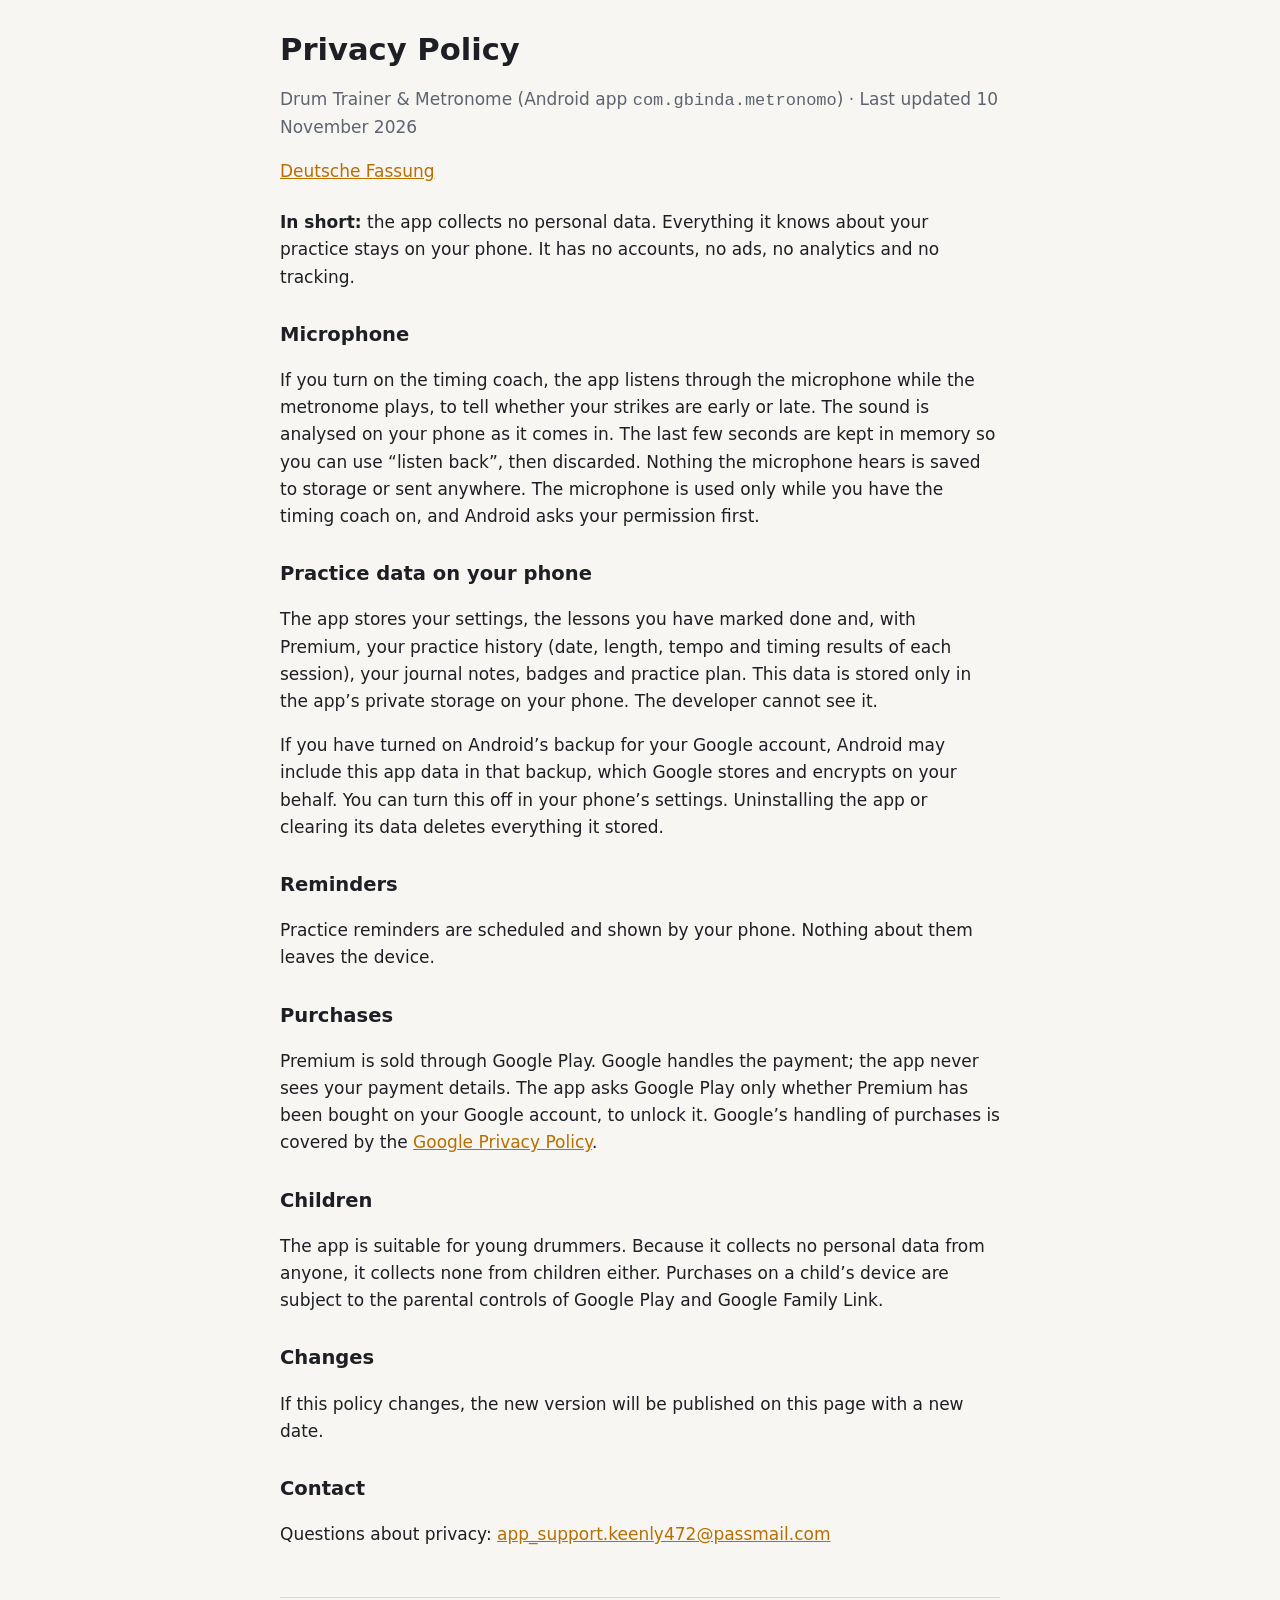
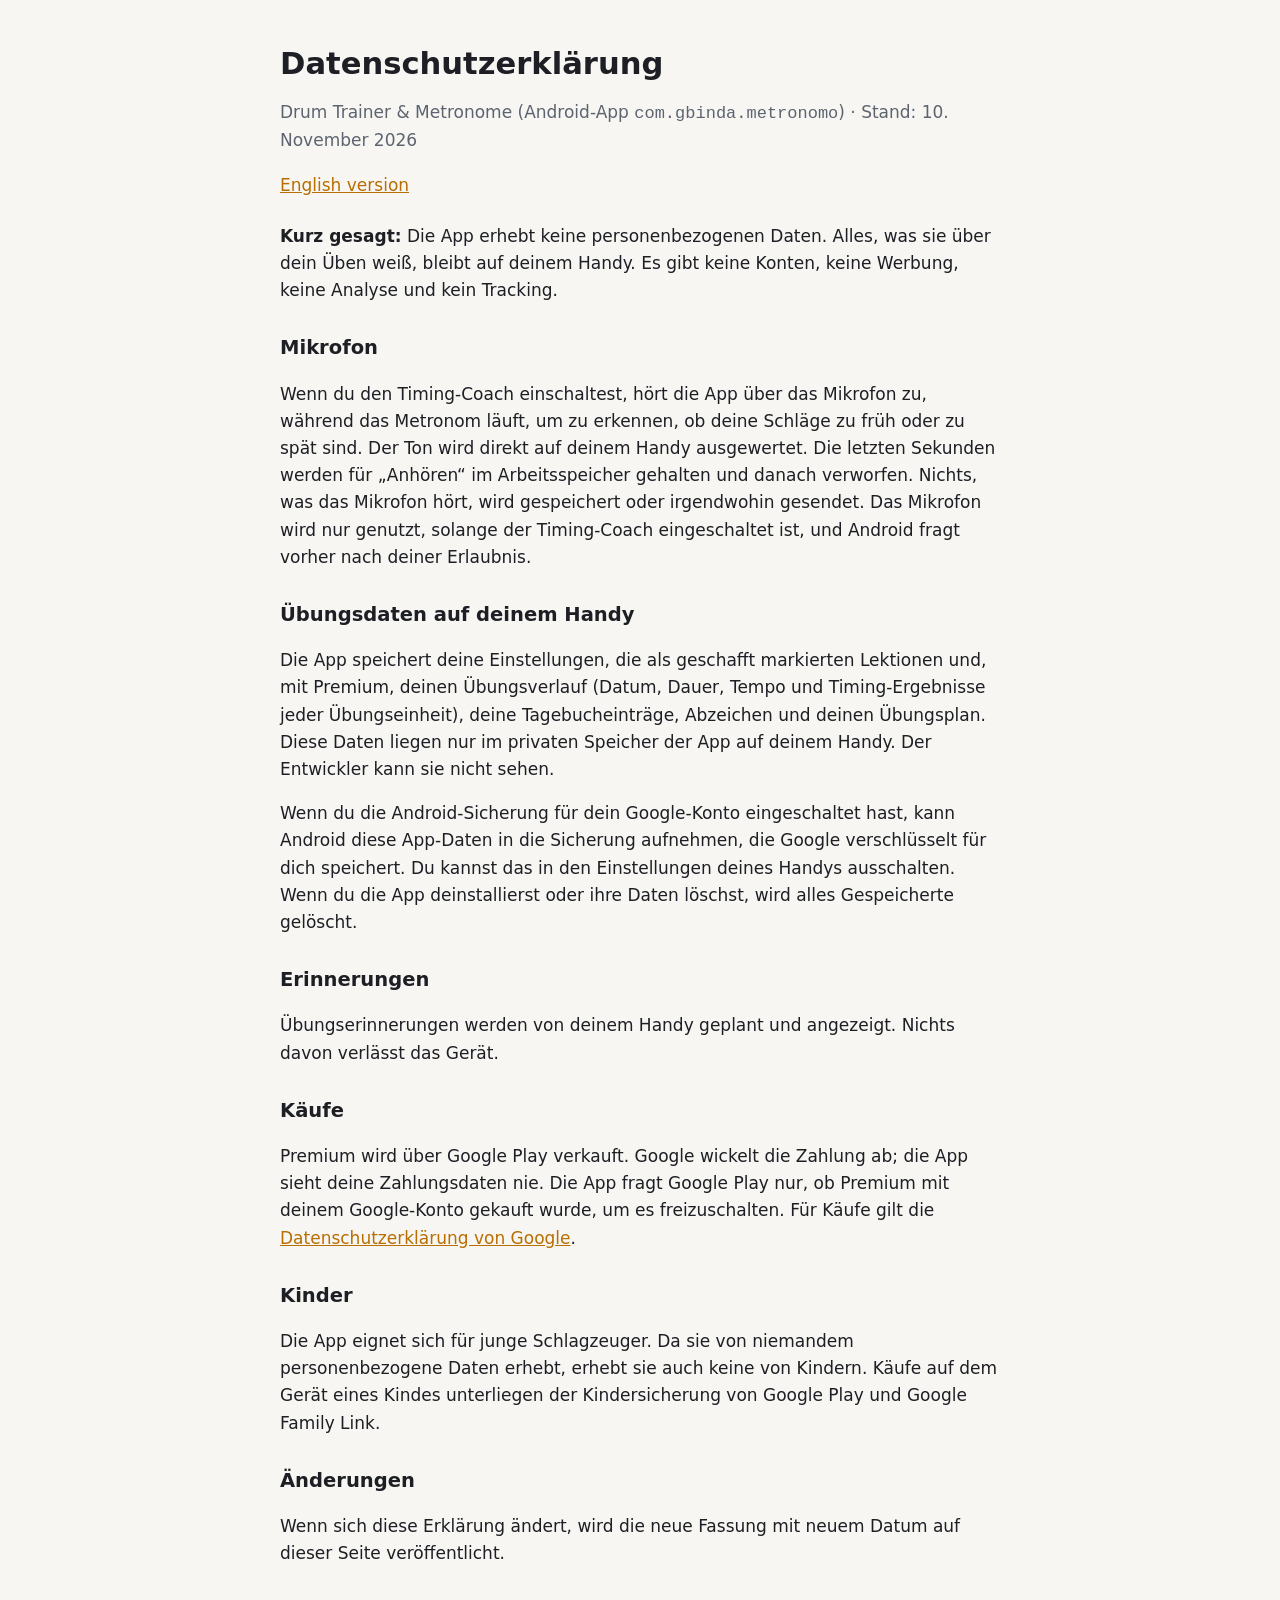
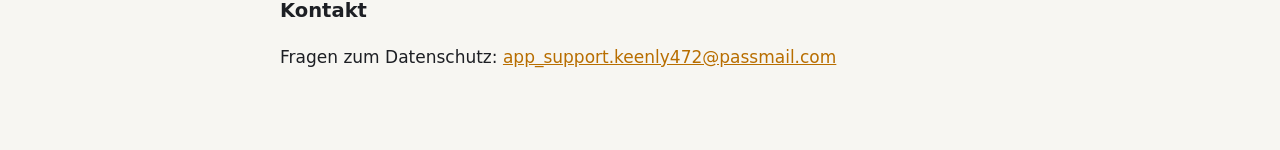
==== index.html @ ec9f11b6 "Privacy policy for Drum Trainer & Metronome" ====
<!doctype html>
<html lang="en">
<head>
<meta charset="utf-8">
<meta name="viewport" content="width=device-width, initial-scale=1">
<title>Drum Trainer – Privacy Policy</title>
<style>
  :root { --bg: #f7f6f2; --text: #1d1f24; --muted: #5d6470; --accent: #b86e00; --rule: #dcd9d0; }
  @media (prefers-color-scheme: dark) {
    :root { --bg: #0e1014; --text: #eceef2; --muted: #9aa1ad; --accent: #ffb547; --rule: #30353f; }
  }
  body { margin: 0; background: var(--bg); color: var(--text); font: 17px/1.6 system-ui, -apple-system, "Segoe UI", Roboto, sans-serif; }
  main { max-width: 720px; margin: 0 auto; padding: 32px 16px 64px; }
  h1 { font-size: 1.8em; line-height: 1.2; margin: 0 0 4px; }
  h2 { font-size: 1.15em; margin: 28px 0 6px; }
  p, li { color: var(--text); }
  .muted { color: var(--muted); }
  a { color: var(--accent); }
  nav { margin: 12px 0 24px; }
  hr { border: 0; border-top: 1px solid var(--rule); margin: 48px 0; }
</style>
</head>
<body>
<main>

<section id="en" lang="en">
<h1>Privacy Policy</h1>
<p class="muted">Drum Trainer &amp; Metronome (Android app <code>com.gbinda.metronomo</code>) · Last updated 10 November 2026</p>
<nav><a href="#de">Deutsche Fassung</a></nav>

<p><strong>In short:</strong> the app collects no personal data. Everything it knows about your practice stays on your phone. It has no accounts, no ads, no analytics and no tracking.</p>

<h2>Microphone</h2>
<p>If you turn on the timing coach, the app listens through the microphone while the metronome plays, to tell whether your strikes are early or late. The sound is analysed on your phone as it comes in. The last few seconds are kept in memory so you can use “listen back”, then discarded. Nothing the microphone hears is saved to storage or sent anywhere. The microphone is used only while you have the timing coach on, and Android asks your permission first.</p>

<h2>Practice data on your phone</h2>
<p>The app stores your settings, the lessons you have marked done and, with Premium, your practice history (date, length, tempo and timing results of each session), your journal notes, badges and practice plan. This data is stored only in the app’s private storage on your phone. The developer cannot see it.</p>
<p>If you have turned on Android’s backup for your Google account, Android may include this app data in that backup, which Google stores and encrypts on your behalf. You can turn this off in your phone’s settings. Uninstalling the app or clearing its data deletes everything it stored.</p>

<h2>Reminders</h2>
<p>Practice reminders are scheduled and shown by your phone. Nothing about them leaves the device.</p>

<h2>Purchases</h2>
<p>Premium is sold through Google Play. Google handles the payment; the app never sees your payment details. The app asks Google Play only whether Premium has been bought on your Google account, to unlock it. Google’s handling of purchases is covered by the <a href="https://policies.google.com/privacy">Google Privacy Policy</a>.</p>

<h2>Children</h2>
<p>The app is suitable for young drummers. Because it collects no personal data from anyone, it collects none from children either. Purchases on a child’s device are subject to the parental controls of Google Play and Google Family Link.</p>

<h2>Changes</h2>
<p>If this policy changes, the new version will be published on this page with a new date.</p>

<h2>Contact</h2>
<p>Questions about privacy: <a href="mailto:app_support.keenly472@passmail.com">app_support.keenly472@passmail.com</a></p>
</section>

<hr>

<section id="de" lang="de">
<h1>Datenschutzerklärung</h1>
<p class="muted">Drum Trainer &amp; Metronome (Android-App <code>com.gbinda.metronomo</code>) · Stand: 10. November 2026</p>
<nav><a href="#en">English version</a></nav>

<p><strong>Kurz gesagt:</strong> Die App erhebt keine personenbezogenen Daten. Alles, was sie über dein Üben weiß, bleibt auf deinem Handy. Es gibt keine Konten, keine Werbung, keine Analyse und kein Tracking.</p>

<h2>Mikrofon</h2>
<p>Wenn du den Timing-Coach einschaltest, hört die App über das Mikrofon zu, während das Metronom läuft, um zu erkennen, ob deine Schläge zu früh oder zu spät sind. Der Ton wird direkt auf deinem Handy ausgewertet. Die letzten Sekunden werden für „Anhören“ im Arbeitsspeicher gehalten und danach verworfen. Nichts, was das Mikrofon hört, wird gespeichert oder irgendwohin gesendet. Das Mikrofon wird nur genutzt, solange der Timing-Coach eingeschaltet ist, und Android fragt vorher nach deiner Erlaubnis.</p>

<h2>Übungsdaten auf deinem Handy</h2>
<p>Die App speichert deine Einstellungen, die als geschafft markierten Lektionen und, mit Premium, deinen Übungsverlauf (Datum, Dauer, Tempo und Timing-Ergebnisse jeder Übungseinheit), deine Tagebucheinträge, Abzeichen und deinen Übungsplan. Diese Daten liegen nur im privaten Speicher der App auf deinem Handy. Der Entwickler kann sie nicht sehen.</p>
<p>Wenn du die Android-Sicherung für dein Google-Konto eingeschaltet hast, kann Android diese App-Daten in die Sicherung aufnehmen, die Google verschlüsselt für dich speichert. Du kannst das in den Einstellungen deines Handys ausschalten. Wenn du die App deinstallierst oder ihre Daten löschst, wird alles Gespeicherte gelöscht.</p>

<h2>Erinnerungen</h2>
<p>Übungserinnerungen werden von deinem Handy geplant und angezeigt. Nichts davon verlässt das Gerät.</p>

<h2>Käufe</h2>
<p>Premium wird über Google Play verkauft. Google wickelt die Zahlung ab; die App sieht deine Zahlungsdaten nie. Die App fragt Google Play nur, ob Premium mit deinem Google-Konto gekauft wurde, um es freizuschalten. Für Käufe gilt die <a href="https://policies.google.com/privacy?hl=de">Datenschutzerklärung von Google</a>.</p>

<h2>Kinder</h2>
<p>Die App eignet sich für junge Schlagzeuger. Da sie von niemandem personenbezogene Daten erhebt, erhebt sie auch keine von Kindern. Käufe auf dem Gerät eines Kindes unterliegen der Kindersicherung von Google Play und Google Family Link.</p>

<h2>Änderungen</h2>
<p>Wenn sich diese Erklärung ändert, wird die neue Fassung mit neuem Datum auf dieser Seite veröffentlicht.</p>

<h2>Kontakt</h2>
<p>Fragen zum Datenschutz: <a href="mailto:app_support.keenly472@passmail.com">app_support.keenly472@passmail.com</a></p>
</section>

</main>
</body>
</html>
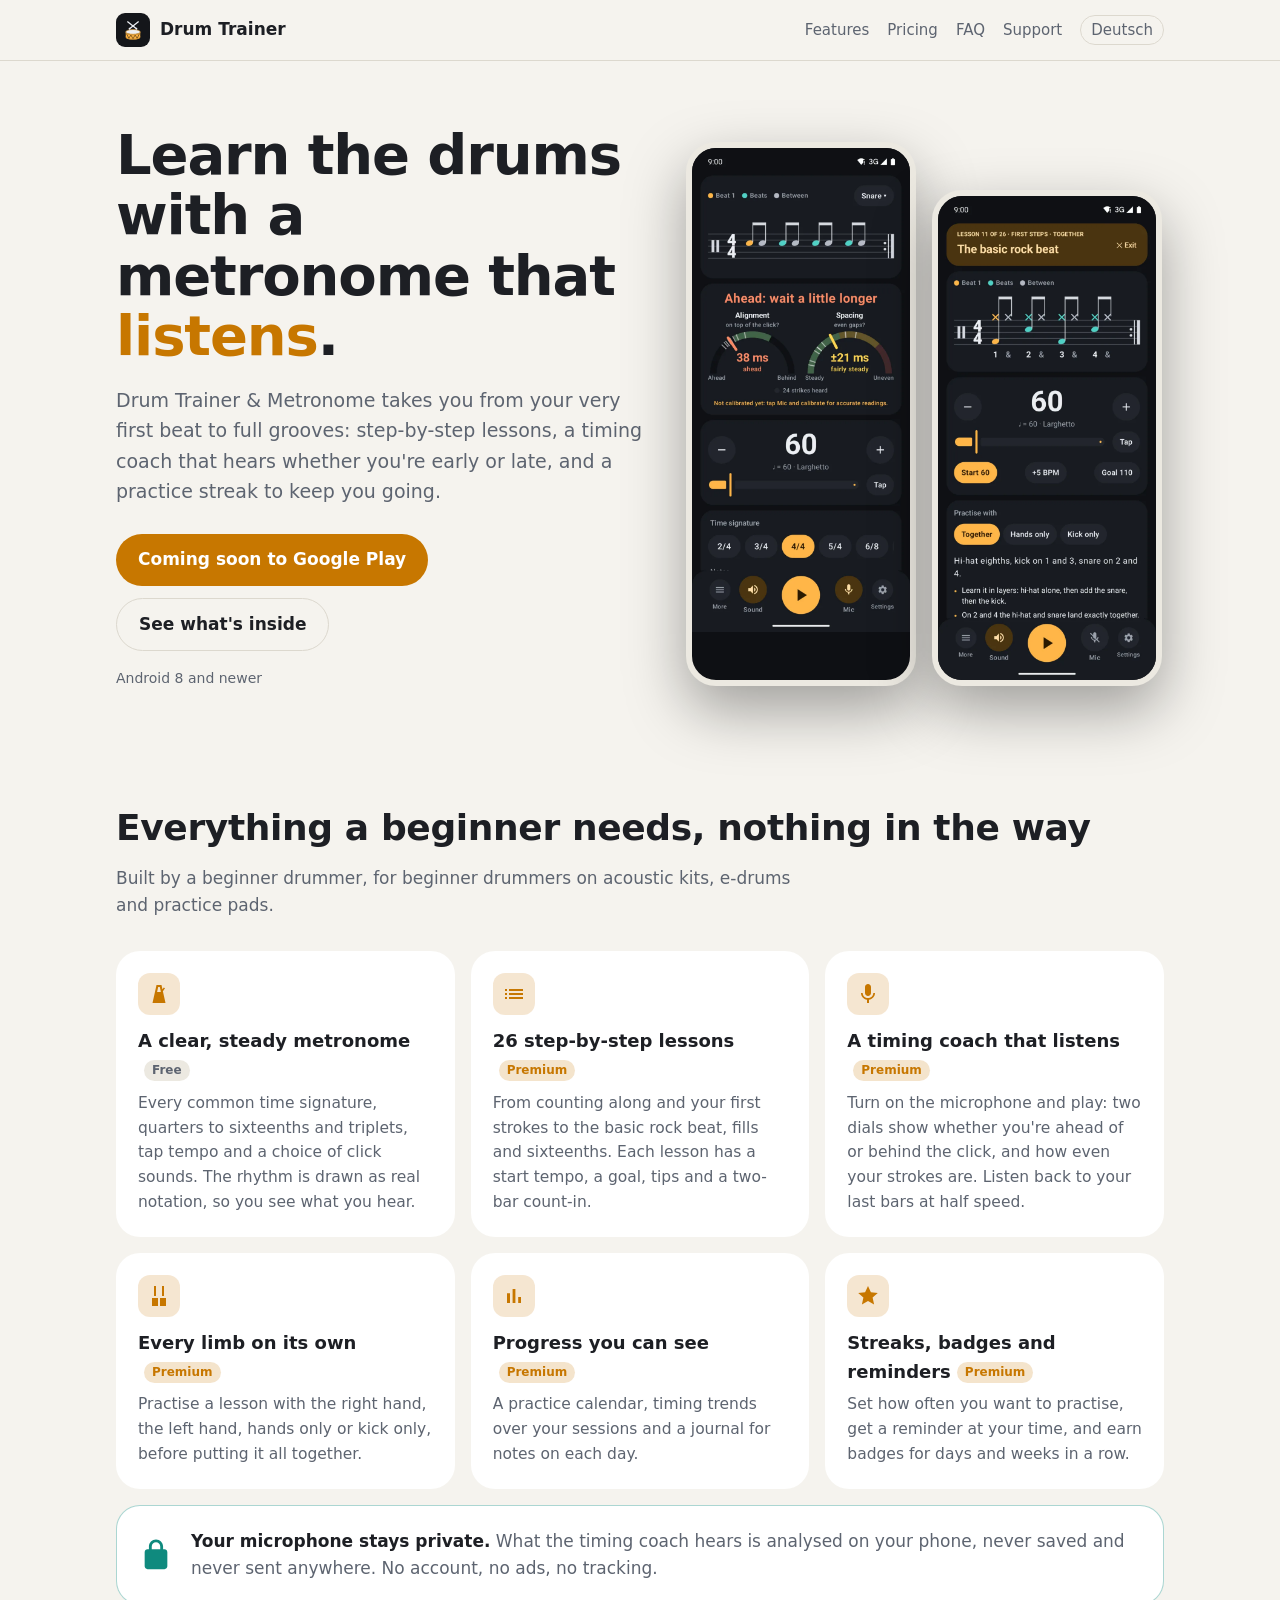
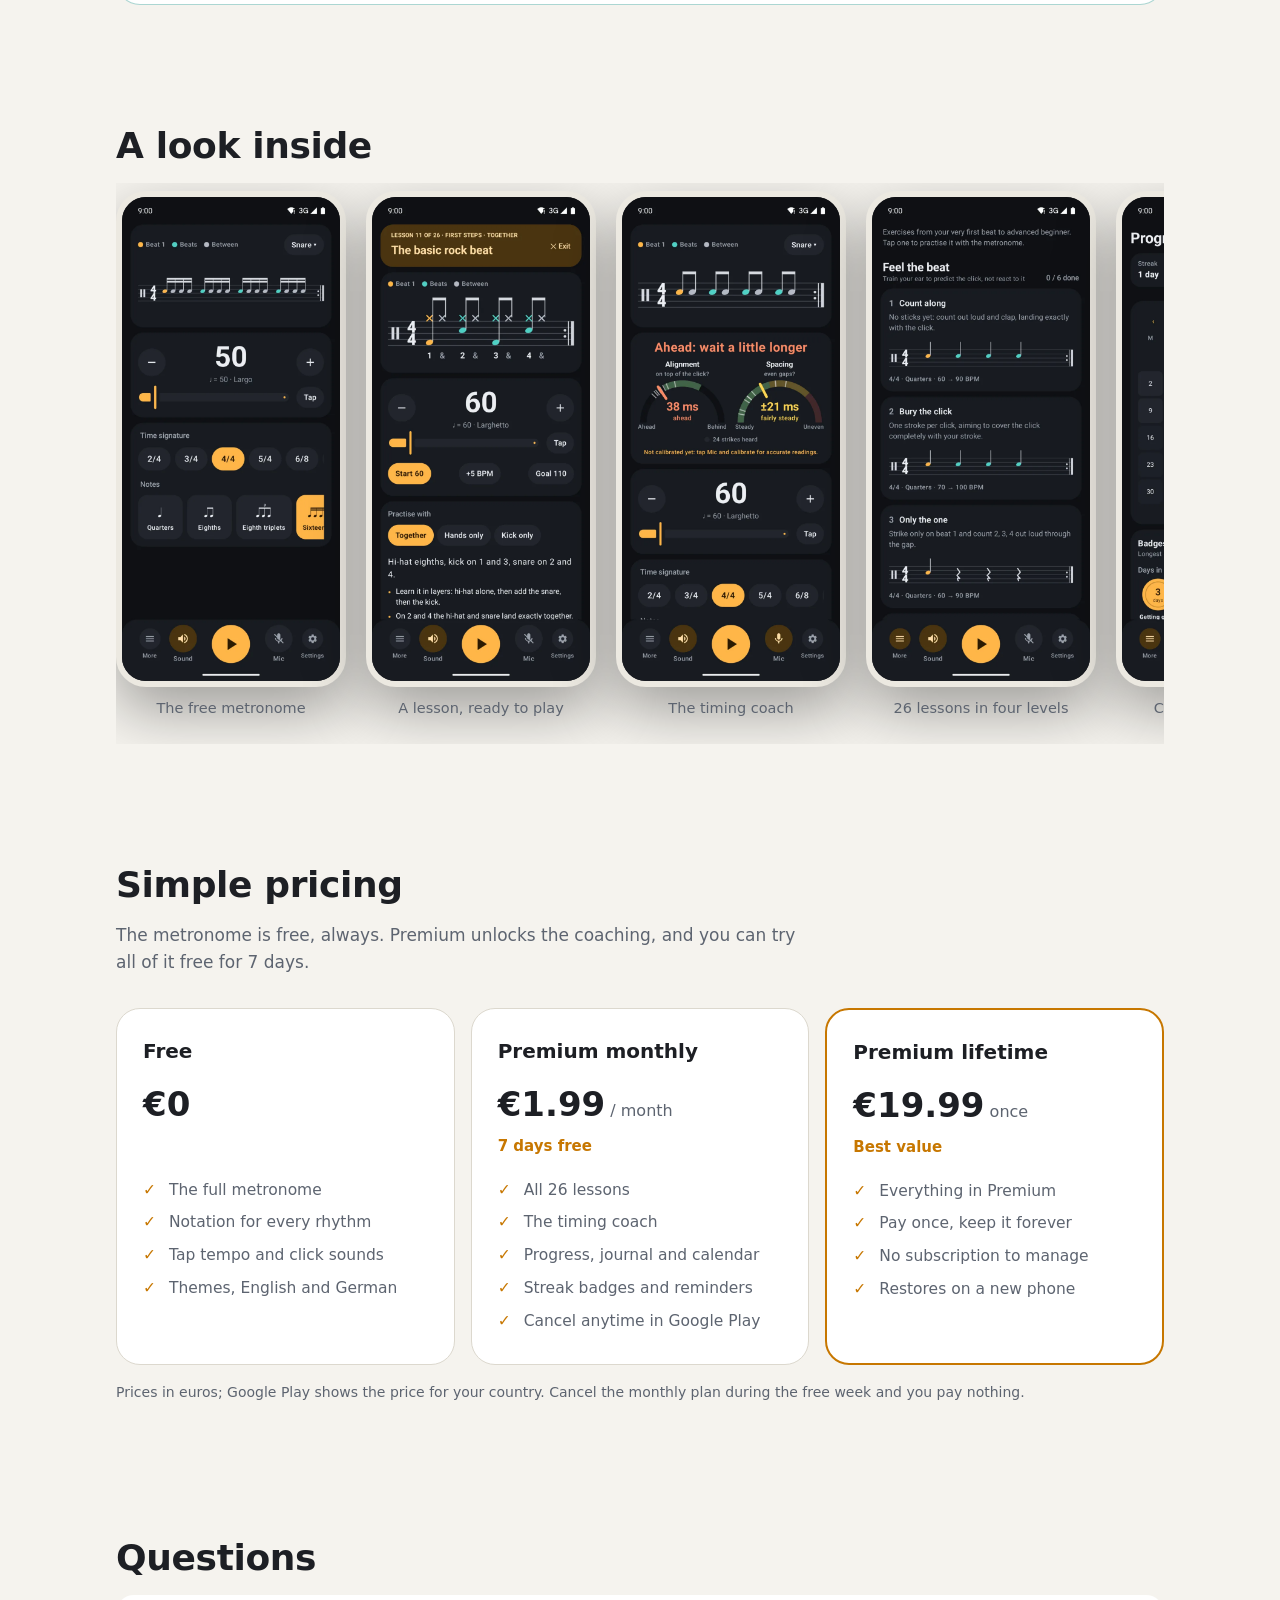
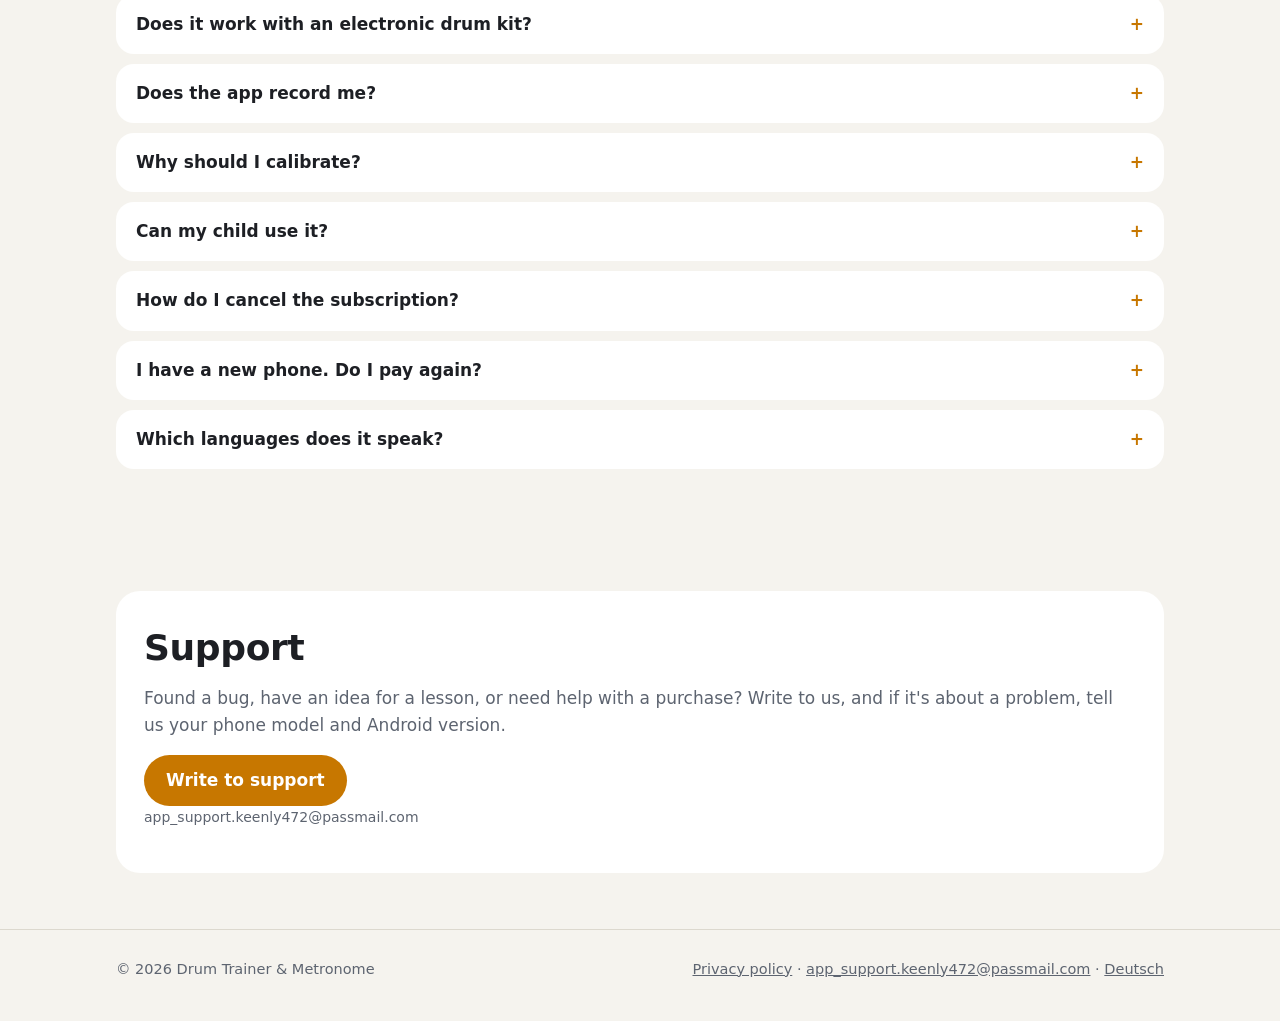
==== commit 2636cab4: "Turn the privacy page into the app's website: landing page in English and German, privacy policy und" ====
--- a/index.html
+++ b/index.html
@@ -3,88 +3,77 @@
 <head>
 <meta charset="utf-8">
 <meta name="viewport" content="width=device-width, initial-scale=1">
-<title>Drum Trainer – Privacy Policy</title>
-<style>
-  :root { --bg: #f7f6f2; --text: #1d1f24; --muted: #5d6470; --accent: #b86e00; --rule: #dcd9d0; }
-  @media (prefers-color-scheme: dark) {
-    :root { --bg: #0e1014; --text: #eceef2; --muted: #9aa1ad; --accent: #ffb547; --rule: #30353f; }
-  }
-  body { margin: 0; background: var(--bg); color: var(--text); font: 17px/1.6 system-ui, -apple-system, "Segoe UI", Roboto, sans-serif; }
-  main { max-width: 720px; margin: 0 auto; padding: 32px 16px 64px; }
-  h1 { font-size: 1.8em; line-height: 1.2; margin: 0 0 4px; }
-  h2 { font-size: 1.15em; margin: 28px 0 6px; }
-  p, li { color: var(--text); }
-  .muted { color: var(--muted); }
-  a { color: var(--accent); }
-  nav { margin: 12px 0 24px; }
-  hr { border: 0; border-top: 1px solid var(--rule); margin: 48px 0; }
-</style>
+<title>Drum Trainer & Metronome – learn the drums in time</title>
+<meta name="description" content="A metronome made for learning the drums: 26 lessons, a timing coach that hears whether you're early or late, and practice streaks. For Android.">
+<meta property="og:title" content="Drum Trainer & Metronome – learn the drums in time">
+<meta property="og:description" content="A metronome made for learning the drums: 26 lessons, a timing coach that hears whether you're early or late, and practice streaks. For Android.">
+<meta property="og:image" content="https://giobinda.github.io/drum-trainer/assets/shots/en/coach.webp">
+<link rel="icon" href="assets/icon.svg" type="image/svg+xml">
+<link rel="apple-touch-icon" href="assets/apple-touch-icon.png">
+<link rel="alternate" hreflang="en" href="https://giobinda.github.io/drum-trainer/">
+<link rel="alternate" hreflang="de" href="https://giobinda.github.io/drum-trainer/de/">
+<link rel="stylesheet" href="assets/style.css">
 </head>
 <body>
+<header class="top"><div class="wrap">
+  <a class="brand" href="./"><img src="assets/icon.svg" alt="">Drum Trainer</a>
+  <nav><a href="#features">Features</a><a href="#pricing">Pricing</a><a href="#faq">FAQ</a><a href="#support">Support</a><a class="lang" href="de/">Deutsch</a></nav>
+</div></header>
+
 <main>
+<div class="wrap hero">
+  <div>
+    <h1>Learn the drums with a metronome that <em>listens</em>.</h1>
+    <p class="lead">Drum Trainer &amp; Metronome takes you from your very first beat to full grooves: step-by-step lessons, a timing coach that hears whether you're early or late, and a practice streak to keep you going.</p>
+    <div class="buttons">
+      <span class="button soon">Coming soon to Google Play</span>
+      <a class="button ghost" href="#features">See what's inside</a>
+    </div>
+    <p class="small">Android 8 and newer</p>
+  </div>
+  <div class="phones">
+    <div class="phone"><img src="assets/shots/en/coach.webp" width="720" height="1600" alt="The timing coach"></div>
+    <div class="phone"><img src="assets/shots/en/lesson.webp" width="720" height="1600" alt="A lesson, ready to play"></div>
+  </div>
+</div>
 
-<section id="en" lang="en">
-<h1>Privacy Policy</h1>
-<p class="muted">Drum Trainer &amp; Metronome (Android app <code>com.gbinda.metronomo</code>) · Last updated 10 November 2026</p>
-<nav><a href="#de">Deutsche Fassung</a></nav>
+<section id="features"><div class="wrap">
+  <h2>Everything a beginner needs, nothing in the way</h2>
+  <p class="intro">Built by a beginner drummer, for beginner drummers on acoustic kits, e-drums and practice pads.</p>
+  <div class="features"><article class="feature"><div class="icon"><svg viewBox="0 0 24 24" aria-hidden="true"><path d="M9.5,3h5l4,18H5.5zM11.2,5l-1.1,5h3.8l-1.1,-5zM11.4,13l5.4,-7.6l1.2,0.9l-4.7,6.7z"/></svg></div><h3>A clear, steady metronome<span class="tag">Free</span></h3><p>Every common time signature, quarters to sixteenths and triplets, tap tempo and a choice of click sounds. The rhythm is drawn as real notation, so you see what you hear.</p></article><article class="feature"><div class="icon"><svg viewBox="0 0 24 24" aria-hidden="true"><path d="M3,13h2v-2H3v2zm0,4h2v-2H3v2zm0,-8h2V7H3v2zm4,4h14v-2H7v2zm0,4h14v-2H7v2zM7,7v2h14V7H7z"/></svg></div><h3>26 step-by-step lessons<span class="tag premium">Premium</span></h3><p>From counting along and your first strokes to the basic rock beat, fills and sixteenths. Each lesson has a start tempo, a goal, tips and a two-bar count-in.</p></article><article class="feature"><div class="icon"><svg viewBox="0 0 24 24" aria-hidden="true"><path d="M12,14c1.66,0 2.99,-1.34 2.99,-3L15,5c0,-1.66 -1.34,-3 -3,-3S9,3.34 9,5v6c0,1.66 1.34,3 3,3zm5.3,-3c0,3 -2.54,5.1 -5.3,5.1S6.7,14 6.7,11H5c0,3.41 2.72,6.23 6,6.72V21h2v-3.28c3.28,-0.48 6,-3.3 6,-6.72h-1.7z"/></svg></div><h3>A timing coach that listens<span class="tag premium">Premium</span></h3><p>Turn on the microphone and play: two dials show whether you're ahead of or behind the click, and how even your strokes are. Listen back to your last bars at half speed.</p></article><article class="feature"><div class="icon"><svg viewBox="0 0 24 24" aria-hidden="true"><path d="M7,2h2v10H7zM15,2h2v10h-2zM5,14h6v8H5zM13,14h6v8h-6z"/></svg></div><h3>Every limb on its own<span class="tag premium">Premium</span></h3><p>Practise a lesson with the right hand, the left hand, hands only or kick only, before putting it all together.</p></article><article class="feature"><div class="icon"><svg viewBox="0 0 24 24" aria-hidden="true"><path d="M5,9.2h3V19H5zM10.6,5h2.8v14h-2.8zM16.2,13H19v6h-2.8z"/></svg></div><h3>Progress you can see<span class="tag premium">Premium</span></h3><p>A practice calendar, timing trends over your sessions and a journal for notes on each day.</p></article><article class="feature"><div class="icon"><svg viewBox="0 0 24 24" aria-hidden="true"><path d="M12,2l2.9,6.3l6.9,0.7l-5.2,4.6l1.5,6.8L12,16.9l-6.1,3.5l1.5,-6.8L2.2,9l6.9,-0.7z"/></svg></div><h3>Streaks, badges and reminders<span class="tag premium">Premium</span></h3><p>Set how often you want to practise, get a reminder at your time, and earn badges for days and weeks in a row.</p></article></div>
+  <div class="private"><svg viewBox="0 0 24 24" aria-hidden="true"><path d="M18,8h-1V6c0,-2.76 -2.24,-5 -5,-5S7,3.24 7,6v2H6c-1.1,0 -2,0.9 -2,2v10c0,1.1 0.9,2 2,2h12c1.1,0 2,-0.9 2,-2V10c0,-1.1 -0.9,-2 -2,-2zM9,6c0,-1.66 1.34,-3 3,-3s3,1.34 3,3v2H9V6z"/></svg><p><strong>Your microphone stays private.</strong> What the timing coach hears is analysed on your phone, never saved and never sent anywhere. No account, no ads, no tracking.</p></div>
+</div></section>
 
-<p><strong>In short:</strong> the app collects no personal data. Everything it knows about your practice stays on your phone. It has no accounts, no ads, no analytics and no tracking.</p>
+<section><div class="wrap">
+  <h2>A look inside</h2>
+  <div class="gallery"><figure><div class="phone"><img src="assets/shots/en/metronome.webp" width="720" height="1600" loading="lazy" alt="The free metronome"></div><figcaption>The free metronome</figcaption></figure><figure><div class="phone"><img src="assets/shots/en/lesson.webp" width="720" height="1600" loading="lazy" alt="A lesson, ready to play"></div><figcaption>A lesson, ready to play</figcaption></figure><figure><div class="phone"><img src="assets/shots/en/coach.webp" width="720" height="1600" loading="lazy" alt="The timing coach"></div><figcaption>The timing coach</figcaption></figure><figure><div class="phone"><img src="assets/shots/en/lessons.webp" width="720" height="1600" loading="lazy" alt="26 lessons in four levels"></div><figcaption>26 lessons in four levels</figcaption></figure><figure><div class="phone"><img src="assets/shots/en/progress.webp" width="720" height="1600" loading="lazy" alt="Calendar and badges"></div><figcaption>Calendar and badges</figcaption></figure><figure><div class="phone"><img src="assets/shots/en/badges.webp" width="720" height="1600" loading="lazy" alt="Badges for your streaks"></div><figcaption>Badges for your streaks</figcaption></figure></div>
+</div></section>
 
-<h2>Microphone</h2>
-<p>If you turn on the timing coach, the app listens through the microphone while the metronome plays, to tell whether your strikes are early or late. The sound is analysed on your phone as it comes in. The last few seconds are kept in memory so you can use “listen back”, then discarded. Nothing the microphone hears is saved to storage or sent anywhere. The microphone is used only while you have the timing coach on, and Android asks your permission first.</p>
+<section id="pricing"><div class="wrap">
+  <h2>Simple pricing</h2>
+  <p class="intro">The metronome is free, always. Premium unlocks the coaching, and you can try all of it free for 7 days.</p>
+  <div class="plans"><div class="plan"><h3>Free</h3><div class="price">€0<small></small></div><div class="note"></div><ul><li>The full metronome</li><li>Notation for every rhythm</li><li>Tap tempo and click sounds</li><li>Themes, English and German</li></ul></div><div class="plan"><h3>Premium monthly</h3><div class="price">€1.99<small> / month</small></div><div class="note">7 days free</div><ul><li>All 26 lessons</li><li>The timing coach</li><li>Progress, journal and calendar</li><li>Streak badges and reminders</li><li>Cancel anytime in Google Play</li></ul></div><div class="plan best"><h3>Premium lifetime</h3><div class="price">€19.99<small> once</small></div><div class="note">Best value</div><ul><li>Everything in Premium</li><li>Pay once, keep it forever</li><li>No subscription to manage</li><li>Restores on a new phone</li></ul></div></div>
+  <p class="small">Prices in euros; Google Play shows the price for your country. Cancel the monthly plan during the free week and you pay nothing.</p>
+</div></section>
 
-<h2>Practice data on your phone</h2>
-<p>The app stores your settings, the lessons you have marked done and, with Premium, your practice history (date, length, tempo and timing results of each session), your journal notes, badges and practice plan. This data is stored only in the app’s private storage on your phone. The developer cannot see it.</p>
-<p>If you have turned on Android’s backup for your Google account, Android may include this app data in that backup, which Google stores and encrypts on your behalf. You can turn this off in your phone’s settings. Uninstalling the app or clearing its data deletes everything it stored.</p>
+<section id="faq"><div class="wrap">
+  <h2>Questions</h2>
+  <details><summary>Does it work with an electronic drum kit?</summary><p>Yes. Choose “Pad / e-drum” in the Mic settings: the timing coach then listens for the quiet tap of the stick on the pad, so you can practise with headphones on.</p></details><details><summary>Does the app record me?</summary><p>No. The microphone is analysed live on your phone to time your strokes. The last few seconds are kept in memory for “listen back” and then thrown away. Nothing is saved or uploaded.</p></details><details><summary>Why should I calibrate?</summary><p>Every phone plays and records sound with a small delay, often 50–100 ms. Calibrating once, in a quiet room, measures that delay so the coach can tell a few milliseconds early from late.</p></details><details><summary>Can my child use it?</summary><p>Yes. The app has no accounts, ads or chat and collects no personal data. Purchases go through Google Play, so Family Link can ask a parent to approve them.</p></details><details><summary>How do I cancel the subscription?</summary><p>In the Google Play app: tap your profile picture, then Payments &amp; subscriptions, then Subscriptions. You can also open it from the app's Premium screen.</p></details><details><summary>I have a new phone. Do I pay again?</summary><p>No. Sign in with the same Google account and tap “Restore purchases” on the Premium screen.</p></details><details><summary>Which languages does it speak?</summary><p>English and German. On Android 13 and newer you can pick the language in the app's settings.</p></details>
+</div></section>
 
-<h2>Reminders</h2>
-<p>Practice reminders are scheduled and shown by your phone. Nothing about them leaves the device.</p>
+<section id="support"><div class="wrap">
+  <div class="support">
+    <h2>Support</h2>
+    <p>Found a bug, have an idea for a lesson, or need help with a purchase? Write to us, and if it's about a problem, tell us your phone model and Android version.</p>
+    <a class="button" href="mailto:app_support.keenly472@passmail.com">Write to support</a>
+    <p class="small">app_support.keenly472@passmail.com</p>
+  </div>
+</div></section>
+</main>
 
-<h2>Purchases</h2>
-<p>Premium is sold through Google Play. Google handles the payment; the app never sees your payment details. The app asks Google Play only whether Premium has been bought on your Google account, to unlock it. Google’s handling of purchases is covered by the <a href="https://policies.google.com/privacy">Google Privacy Policy</a>.</p>
-
-<h2>Children</h2>
-<p>The app is suitable for young drummers. Because it collects no personal data from anyone, it collects none from children either. Purchases on a child’s device are subject to the parental controls of Google Play and Google Family Link.</p>
-
-<h2>Changes</h2>
-<p>If this policy changes, the new version will be published on this page with a new date.</p>
-
-<h2>Contact</h2>
-<p>Questions about privacy: <a href="mailto:app_support.keenly472@passmail.com">app_support.keenly472@passmail.com</a></p>
-</section>
-
-<hr>
-
-<section id="de" lang="de">
-<h1>Datenschutzerklärung</h1>
-<p class="muted">Drum Trainer &amp; Metronome (Android-App <code>com.gbinda.metronomo</code>) · Stand: 10. November 2026</p>
-<nav><a href="#en">English version</a></nav>
-
-<p><strong>Kurz gesagt:</strong> Die App erhebt keine personenbezogenen Daten. Alles, was sie über dein Üben weiß, bleibt auf deinem Handy. Es gibt keine Konten, keine Werbung, keine Analyse und kein Tracking.</p>
-
-<h2>Mikrofon</h2>
-<p>Wenn du den Timing-Coach einschaltest, hört die App über das Mikrofon zu, während das Metronom läuft, um zu erkennen, ob deine Schläge zu früh oder zu spät sind. Der Ton wird direkt auf deinem Handy ausgewertet. Die letzten Sekunden werden für „Anhören“ im Arbeitsspeicher gehalten und danach verworfen. Nichts, was das Mikrofon hört, wird gespeichert oder irgendwohin gesendet. Das Mikrofon wird nur genutzt, solange der Timing-Coach eingeschaltet ist, und Android fragt vorher nach deiner Erlaubnis.</p>
-
-<h2>Übungsdaten auf deinem Handy</h2>
-<p>Die App speichert deine Einstellungen, die als geschafft markierten Lektionen und, mit Premium, deinen Übungsverlauf (Datum, Dauer, Tempo und Timing-Ergebnisse jeder Übungseinheit), deine Tagebucheinträge, Abzeichen und deinen Übungsplan. Diese Daten liegen nur im privaten Speicher der App auf deinem Handy. Der Entwickler kann sie nicht sehen.</p>
-<p>Wenn du die Android-Sicherung für dein Google-Konto eingeschaltet hast, kann Android diese App-Daten in die Sicherung aufnehmen, die Google verschlüsselt für dich speichert. Du kannst das in den Einstellungen deines Handys ausschalten. Wenn du die App deinstallierst oder ihre Daten löschst, wird alles Gespeicherte gelöscht.</p>
-
-<h2>Erinnerungen</h2>
-<p>Übungserinnerungen werden von deinem Handy geplant und angezeigt. Nichts davon verlässt das Gerät.</p>
-
-<h2>Käufe</h2>
-<p>Premium wird über Google Play verkauft. Google wickelt die Zahlung ab; die App sieht deine Zahlungsdaten nie. Die App fragt Google Play nur, ob Premium mit deinem Google-Konto gekauft wurde, um es freizuschalten. Für Käufe gilt die <a href="https://policies.google.com/privacy?hl=de">Datenschutzerklärung von Google</a>.</p>
-
-<h2>Kinder</h2>
-<p>Die App eignet sich für junge Schlagzeuger. Da sie von niemandem personenbezogene Daten erhebt, erhebt sie auch keine von Kindern. Käufe auf dem Gerät eines Kindes unterliegen der Kindersicherung von Google Play und Google Family Link.</p>
-
-<h2>Änderungen</h2>
-<p>Wenn sich diese Erklärung ändert, wird die neue Fassung mit neuem Datum auf dieser Seite veröffentlicht.</p>
-
-<h2>Kontakt</h2>
-<p>Fragen zum Datenschutz: <a href="mailto:app_support.keenly472@passmail.com">app_support.keenly472@passmail.com</a></p>
-</section>
-
-</main>
+<footer><div class="wrap">
+  <span>© 2026 Drum Trainer &amp; Metronome</span>
+  <span><a href="privacy/">Privacy policy</a> · <a href="mailto:app_support.keenly472@passmail.com">app_support.keenly472@passmail.com</a> · <a href="de/">Deutsch</a></span>
+</div></footer>
 </body>
 </html>
--- a/assets/style.css
+++ b/assets/style.css
@@ -0,0 +1,157 @@
+:root {
+  --bg: #0e1014;
+  --card: #181b21;
+  --raised: #22262e;
+  --outline: #30353f;
+  --text: #eceef2;
+  --muted: #9aa1ad;
+  --accent: #ffb547;
+  --on-accent: #2a1a00;
+  --beat: #4fd1c5;
+  --radius: 24px;
+}
+@media (prefers-color-scheme: light) {
+  :root {
+    --bg: #f5f3ee;
+    --card: #ffffff;
+    --raised: #ece9e1;
+    --outline: #dcd8ce;
+    --text: #1d1f24;
+    --muted: #5d6470;
+    --accent: #c77700;
+    --on-accent: #ffffff;
+    --beat: #0f8a7e;
+  }
+}
+
+* { box-sizing: border-box; }
+html { scroll-behavior: smooth; }
+body {
+  margin: 0;
+  background: var(--bg);
+  color: var(--text);
+  font: 17px/1.6 "Inter", system-ui, -apple-system, "Segoe UI", Roboto, sans-serif;
+  -webkit-font-smoothing: antialiased;
+}
+a { color: var(--accent); }
+img { max-width: 100%; height: auto; display: block; }
+.wrap { max-width: 1080px; margin: 0 auto; padding: 0 16px; }
+
+/* Header */
+header.top {
+  position: sticky; top: 0; z-index: 10;
+  background: color-mix(in srgb, var(--bg) 88%, transparent);
+  backdrop-filter: blur(10px);
+  border-bottom: 1px solid var(--outline);
+}
+header.top .wrap { display: flex; align-items: center; gap: 16px; height: 60px; }
+.brand { display: flex; align-items: center; gap: 10px; color: var(--text); text-decoration: none; font-weight: 700; }
+.brand img { width: 34px; height: 34px; border-radius: 9px; }
+header nav { margin-left: auto; display: flex; gap: 18px; align-items: center; }
+header nav a { color: var(--muted); text-decoration: none; font-size: 15px; }
+header nav a:hover { color: var(--text); }
+header nav a.lang { border: 1px solid var(--outline); border-radius: 999px; padding: 2px 10px; }
+@media (max-width: 640px) { header nav a:not(.lang) { display: none; } }
+
+/* Hero */
+.hero { padding-top: 64px; padding-bottom: 40px; display: grid; grid-template-columns: 1.1fr 1fr; gap: 40px; align-items: center; }
+.hero h1 { font-size: clamp(34px, 6vw, 56px); line-height: 1.08; margin: 0 0 18px; letter-spacing: -0.02em; }
+.hero h1 em { font-style: normal; color: var(--accent); }
+.hero p.lead { font-size: 19px; color: var(--muted); margin: 0 0 28px; max-width: 34em; }
+.phones { display: flex; justify-content: center; gap: 16px; }
+.phones .phone:nth-child(2) { margin-top: 48px; }
+@media (max-width: 820px) {
+  .hero { grid-template-columns: 1fr; padding-top: 40px; }
+  .phones .phone { width: 46%; }
+}
+
+.phone {
+  width: 230px;
+  border: 6px solid var(--raised);
+  border-radius: 30px;
+  overflow: hidden;
+  background: #0e1014;
+  box-shadow: 0 24px 60px rgba(0, 0, 0, 0.35);
+}
+
+.buttons { display: flex; flex-wrap: wrap; gap: 12px; }
+.button {
+  display: inline-flex; align-items: center; gap: 10px;
+  padding: 12px 22px; border-radius: 999px;
+  font-weight: 700; text-decoration: none;
+  background: var(--accent); color: var(--on-accent);
+}
+.button.ghost { background: transparent; color: var(--text); border: 1px solid var(--outline); }
+.button.soon { cursor: default; }
+.button.soon small { font-weight: 500; opacity: 0.8; }
+
+/* Sections */
+section { padding: 56px 0; }
+section h2 { font-size: clamp(26px, 4vw, 36px); margin: 0 0 8px; letter-spacing: -0.01em; }
+section p.intro { color: var(--muted); margin: 0 0 32px; max-width: 40em; }
+
+.features { display: grid; grid-template-columns: repeat(3, 1fr); gap: 16px; }
+@media (max-width: 860px) { .features { grid-template-columns: repeat(2, 1fr); } }
+@media (max-width: 560px) { .features { grid-template-columns: 1fr; } }
+.feature { background: var(--card); border-radius: var(--radius); padding: 22px; }
+.feature .icon {
+  width: 42px; height: 42px; border-radius: 12px;
+  display: grid; place-items: center;
+  background: color-mix(in srgb, var(--accent) 18%, transparent);
+  color: var(--accent); margin-bottom: 12px;
+}
+.feature .icon svg { width: 24px; height: 24px; fill: currentColor; }
+.feature h3 { margin: 0 0 6px; font-size: 18px; }
+.feature p { margin: 0; color: var(--muted); font-size: 15.5px; }
+.tag {
+  display: inline-block; margin-left: 6px; padding: 1px 8px; border-radius: 999px;
+  font-size: 12px; font-weight: 700; vertical-align: 2px;
+  background: var(--raised); color: var(--muted);
+}
+.tag.premium { background: color-mix(in srgb, var(--accent) 20%, transparent); color: var(--accent); }
+
+.private {
+  margin-top: 16px; display: flex; gap: 18px; align-items: center;
+  background: var(--card); border-radius: var(--radius); padding: 22px;
+  border: 1px solid color-mix(in srgb, var(--beat) 35%, transparent);
+}
+.private svg { width: 34px; height: 34px; flex: none; fill: var(--beat); }
+.private p { margin: 0; color: var(--muted); }
+.private strong { color: var(--text); }
+
+/* Screenshot gallery */
+.gallery {
+  display: flex; gap: 20px; overflow-x: auto; padding: 8px 4px 24px;
+  scroll-snap-type: x mandatory;
+}
+.gallery figure { margin: 0; flex: none; width: 230px; scroll-snap-align: start; }
+.gallery figcaption { margin-top: 10px; font-size: 14.5px; color: var(--muted); text-align: center; }
+
+/* Pricing */
+.plans { display: grid; grid-template-columns: repeat(3, 1fr); gap: 16px; align-items: stretch; }
+@media (max-width: 820px) { .plans { grid-template-columns: 1fr; } }
+.plan { background: var(--card); border-radius: var(--radius); padding: 26px; border: 1px solid var(--outline); display: flex; flex-direction: column; }
+.plan.best { border: 2px solid var(--accent); }
+.plan h3 { margin: 0; font-size: 20px; }
+.plan .price { font-size: 34px; font-weight: 800; margin: 10px 0 2px; }
+.plan .price small { font-size: 16px; font-weight: 500; color: var(--muted); }
+.plan .note { color: var(--accent); font-weight: 600; font-size: 15px; min-height: 1.6em; }
+.plan ul { padding: 0; margin: 16px 0 0; list-style: none; }
+.plan li { padding: 4px 0 4px 26px; position: relative; color: var(--muted); font-size: 15.5px; }
+.plan li::before { content: "✓"; position: absolute; left: 0; color: var(--accent); font-weight: 700; }
+.small { font-size: 14px; color: var(--muted); margin-top: 16px; }
+
+/* FAQ */
+details { background: var(--card); border-radius: 18px; padding: 16px 20px; margin-bottom: 10px; }
+summary { cursor: pointer; font-weight: 600; list-style: none; }
+summary::-webkit-details-marker { display: none; }
+summary::after { content: "+"; float: right; color: var(--accent); font-weight: 700; }
+details[open] summary::after { content: "–"; }
+details p { color: var(--muted); margin: 10px 0 0; }
+
+.support { background: var(--card); border-radius: var(--radius); padding: 28px; }
+.support p { color: var(--muted); margin: 0 0 16px; }
+
+footer { border-top: 1px solid var(--outline); padding: 28px 0 40px; color: var(--muted); font-size: 14.5px; }
+footer .wrap { display: flex; flex-wrap: wrap; gap: 18px; justify-content: space-between; }
+footer a { color: var(--muted); }
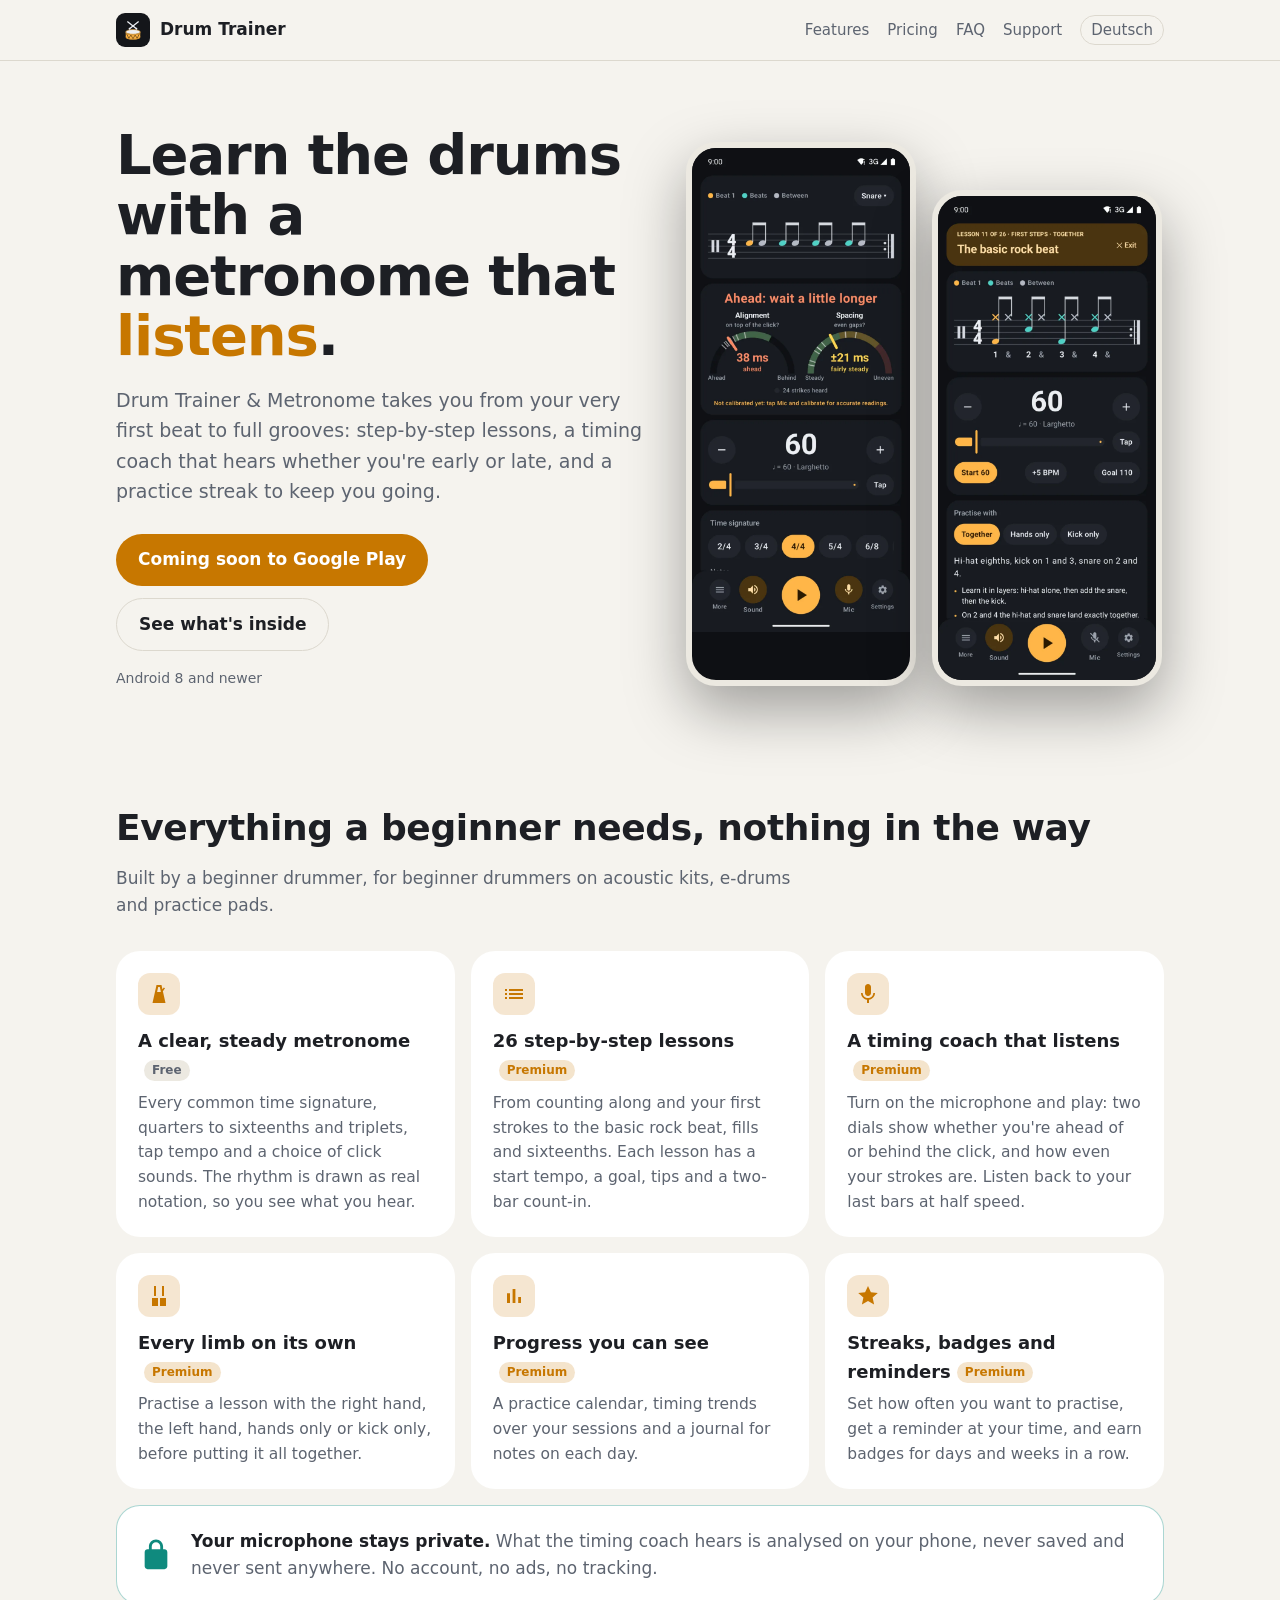
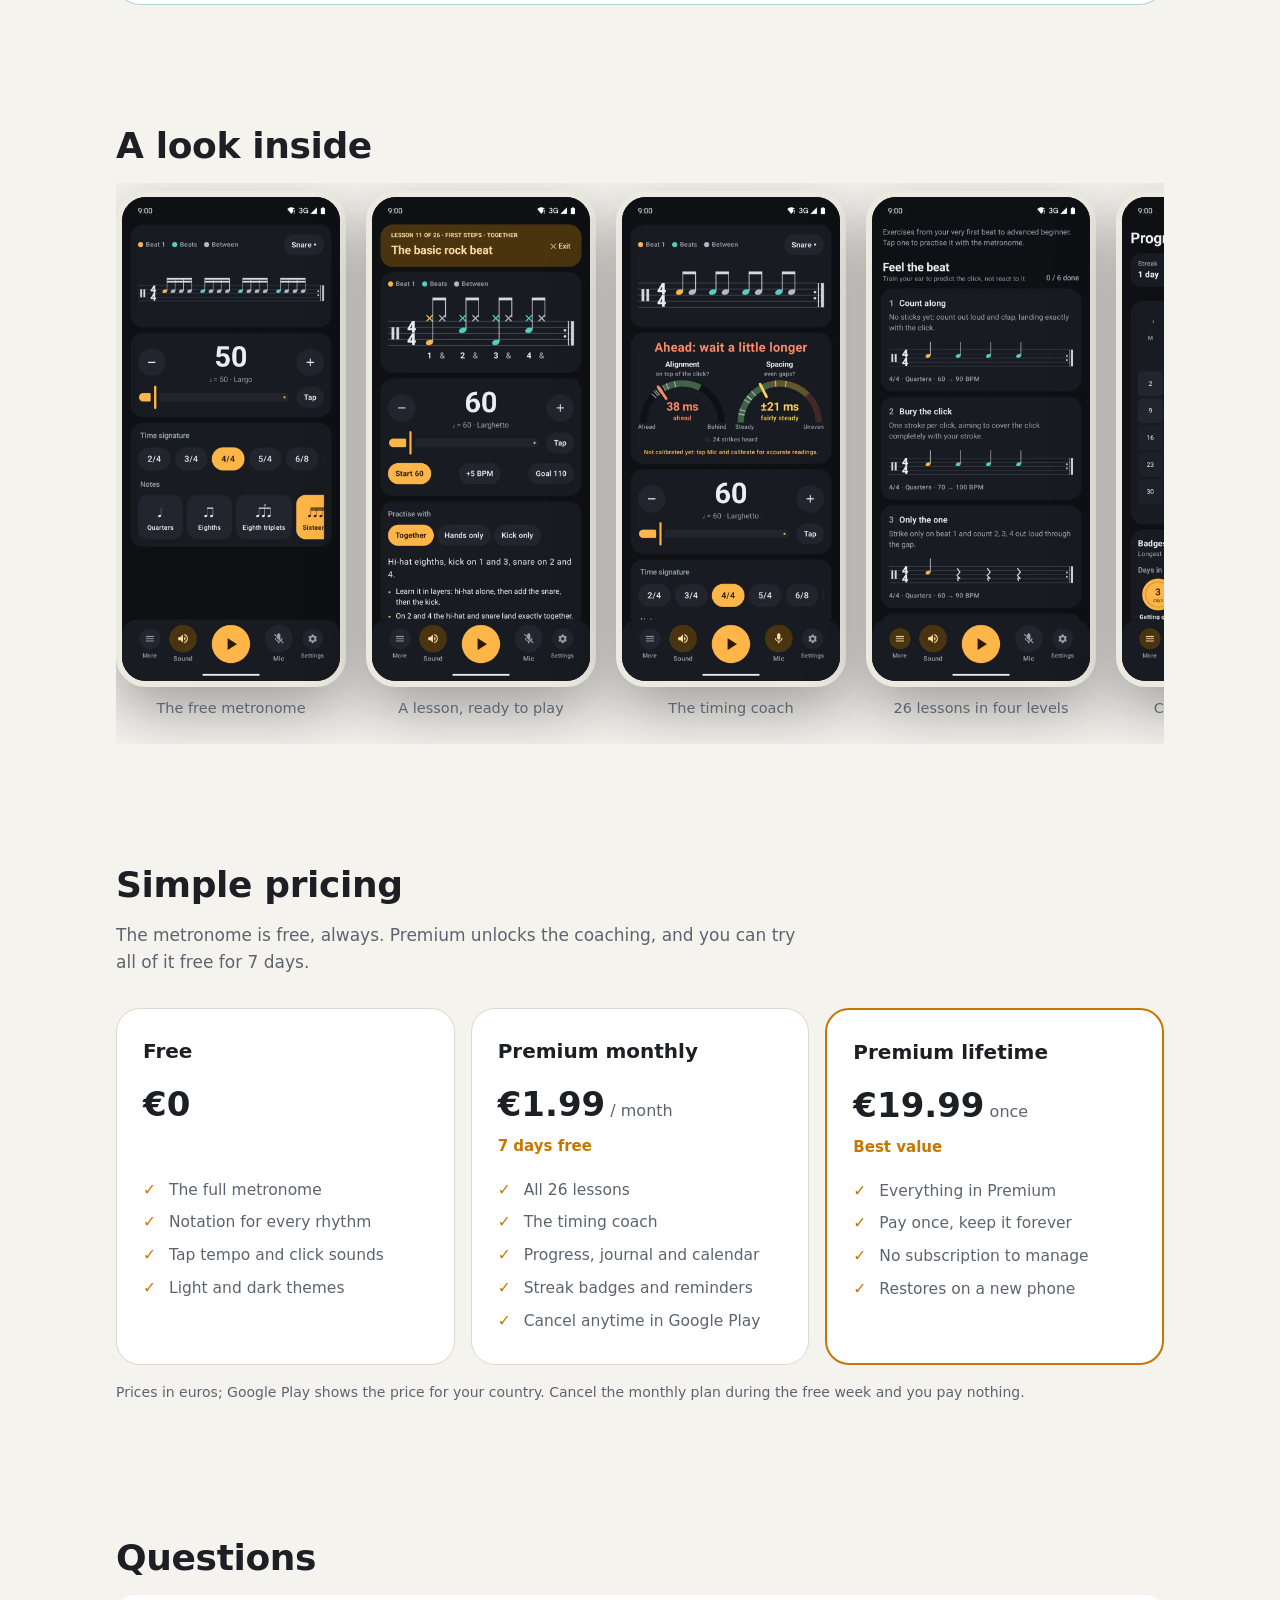
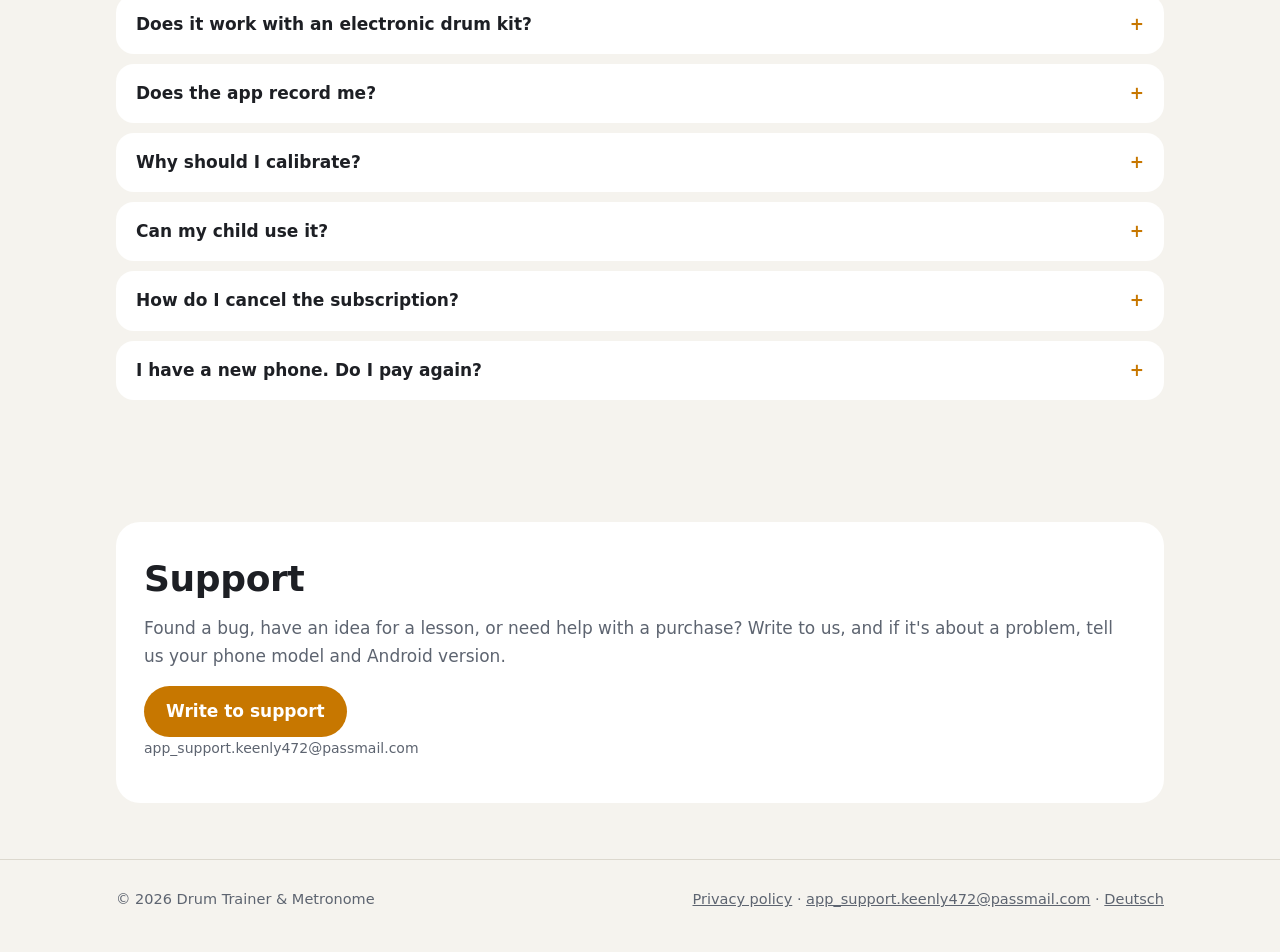
==== commit 63ae85be: "Drop languages from the feature list and FAQ" ====
--- a/index.html
+++ b/index.html
@@ -52,13 +52,13 @@
 <section id="pricing"><div class="wrap">
   <h2>Simple pricing</h2>
   <p class="intro">The metronome is free, always. Premium unlocks the coaching, and you can try all of it free for 7 days.</p>
-  <div class="plans"><div class="plan"><h3>Free</h3><div class="price">€0<small></small></div><div class="note"></div><ul><li>The full metronome</li><li>Notation for every rhythm</li><li>Tap tempo and click sounds</li><li>Themes, English and German</li></ul></div><div class="plan"><h3>Premium monthly</h3><div class="price">€1.99<small> / month</small></div><div class="note">7 days free</div><ul><li>All 26 lessons</li><li>The timing coach</li><li>Progress, journal and calendar</li><li>Streak badges and reminders</li><li>Cancel anytime in Google Play</li></ul></div><div class="plan best"><h3>Premium lifetime</h3><div class="price">€19.99<small> once</small></div><div class="note">Best value</div><ul><li>Everything in Premium</li><li>Pay once, keep it forever</li><li>No subscription to manage</li><li>Restores on a new phone</li></ul></div></div>
+  <div class="plans"><div class="plan"><h3>Free</h3><div class="price">€0<small></small></div><div class="note"></div><ul><li>The full metronome</li><li>Notation for every rhythm</li><li>Tap tempo and click sounds</li><li>Light and dark themes</li></ul></div><div class="plan"><h3>Premium monthly</h3><div class="price">€1.99<small> / month</small></div><div class="note">7 days free</div><ul><li>All 26 lessons</li><li>The timing coach</li><li>Progress, journal and calendar</li><li>Streak badges and reminders</li><li>Cancel anytime in Google Play</li></ul></div><div class="plan best"><h3>Premium lifetime</h3><div class="price">€19.99<small> once</small></div><div class="note">Best value</div><ul><li>Everything in Premium</li><li>Pay once, keep it forever</li><li>No subscription to manage</li><li>Restores on a new phone</li></ul></div></div>
   <p class="small">Prices in euros; Google Play shows the price for your country. Cancel the monthly plan during the free week and you pay nothing.</p>
 </div></section>
 
 <section id="faq"><div class="wrap">
   <h2>Questions</h2>
-  <details><summary>Does it work with an electronic drum kit?</summary><p>Yes. Choose “Pad / e-drum” in the Mic settings: the timing coach then listens for the quiet tap of the stick on the pad, so you can practise with headphones on.</p></details><details><summary>Does the app record me?</summary><p>No. The microphone is analysed live on your phone to time your strokes. The last few seconds are kept in memory for “listen back” and then thrown away. Nothing is saved or uploaded.</p></details><details><summary>Why should I calibrate?</summary><p>Every phone plays and records sound with a small delay, often 50–100 ms. Calibrating once, in a quiet room, measures that delay so the coach can tell a few milliseconds early from late.</p></details><details><summary>Can my child use it?</summary><p>Yes. The app has no accounts, ads or chat and collects no personal data. Purchases go through Google Play, so Family Link can ask a parent to approve them.</p></details><details><summary>How do I cancel the subscription?</summary><p>In the Google Play app: tap your profile picture, then Payments &amp; subscriptions, then Subscriptions. You can also open it from the app's Premium screen.</p></details><details><summary>I have a new phone. Do I pay again?</summary><p>No. Sign in with the same Google account and tap “Restore purchases” on the Premium screen.</p></details><details><summary>Which languages does it speak?</summary><p>English and German. On Android 13 and newer you can pick the language in the app's settings.</p></details>
+  <details><summary>Does it work with an electronic drum kit?</summary><p>Yes. Choose “Pad / e-drum” in the Mic settings: the timing coach then listens for the quiet tap of the stick on the pad, so you can practise with headphones on.</p></details><details><summary>Does the app record me?</summary><p>No. The microphone is analysed live on your phone to time your strokes. The last few seconds are kept in memory for “listen back” and then thrown away. Nothing is saved or uploaded.</p></details><details><summary>Why should I calibrate?</summary><p>Every phone plays and records sound with a small delay, often 50–100 ms. Calibrating once, in a quiet room, measures that delay so the coach can tell a few milliseconds early from late.</p></details><details><summary>Can my child use it?</summary><p>Yes. The app has no accounts, ads or chat and collects no personal data. Purchases go through Google Play, so Family Link can ask a parent to approve them.</p></details><details><summary>How do I cancel the subscription?</summary><p>In the Google Play app: tap your profile picture, then Payments &amp; subscriptions, then Subscriptions. You can also open it from the app's Premium screen.</p></details><details><summary>I have a new phone. Do I pay again?</summary><p>No. Sign in with the same Google account and tap “Restore purchases” on the Premium screen.</p></details>
 </div></section>
 
 <section id="support"><div class="wrap">
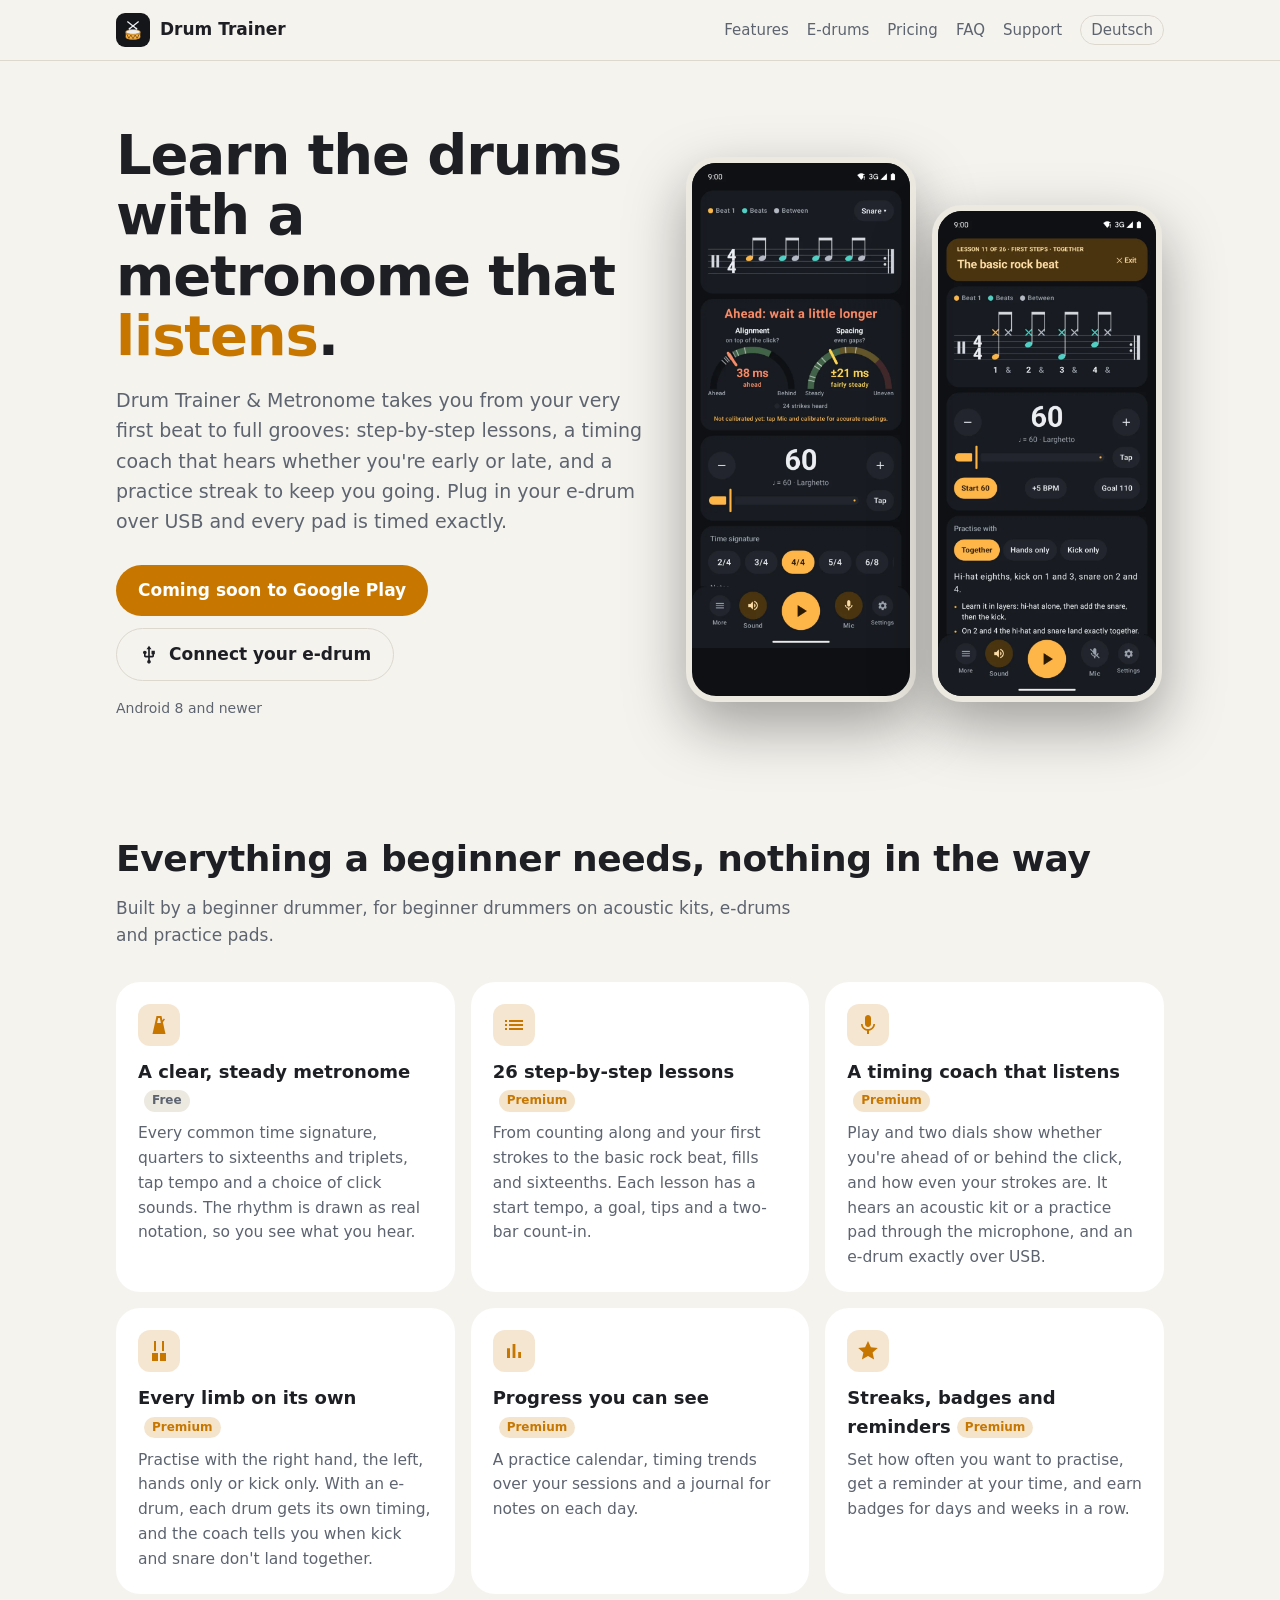
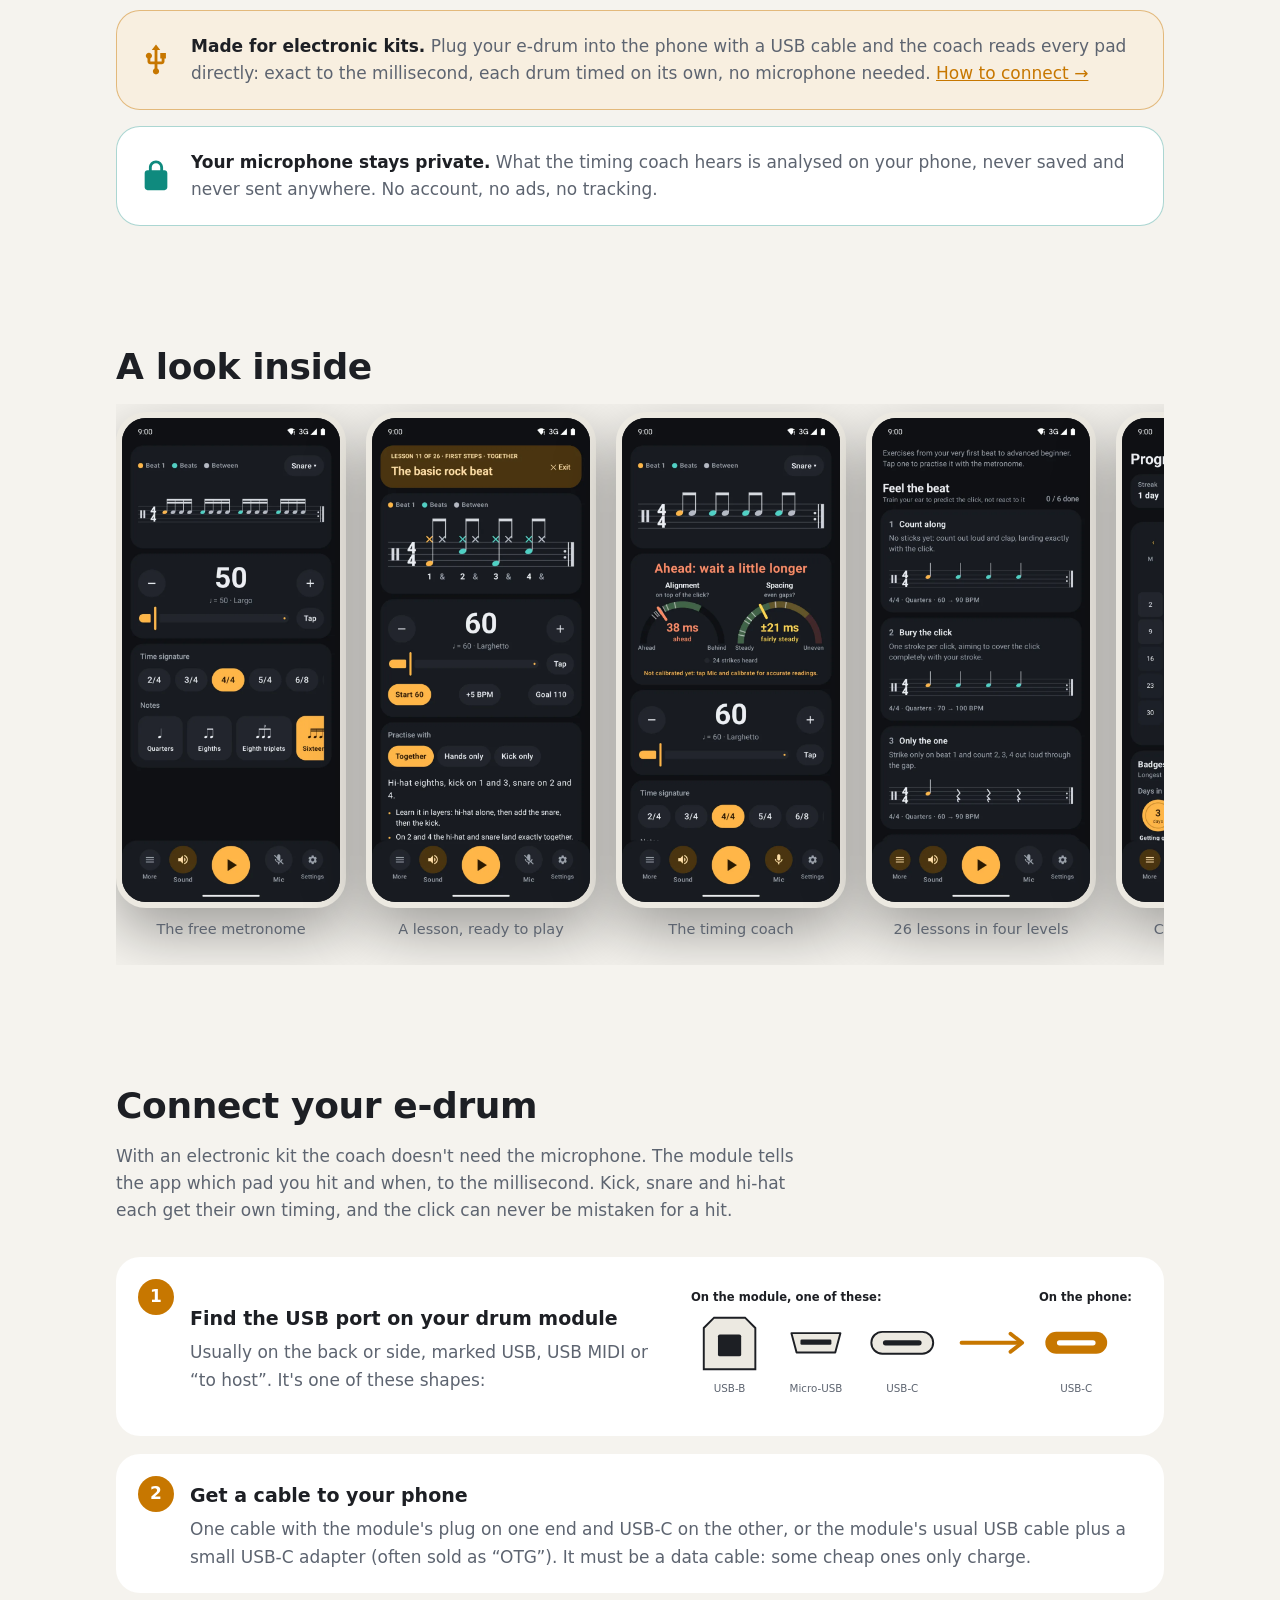
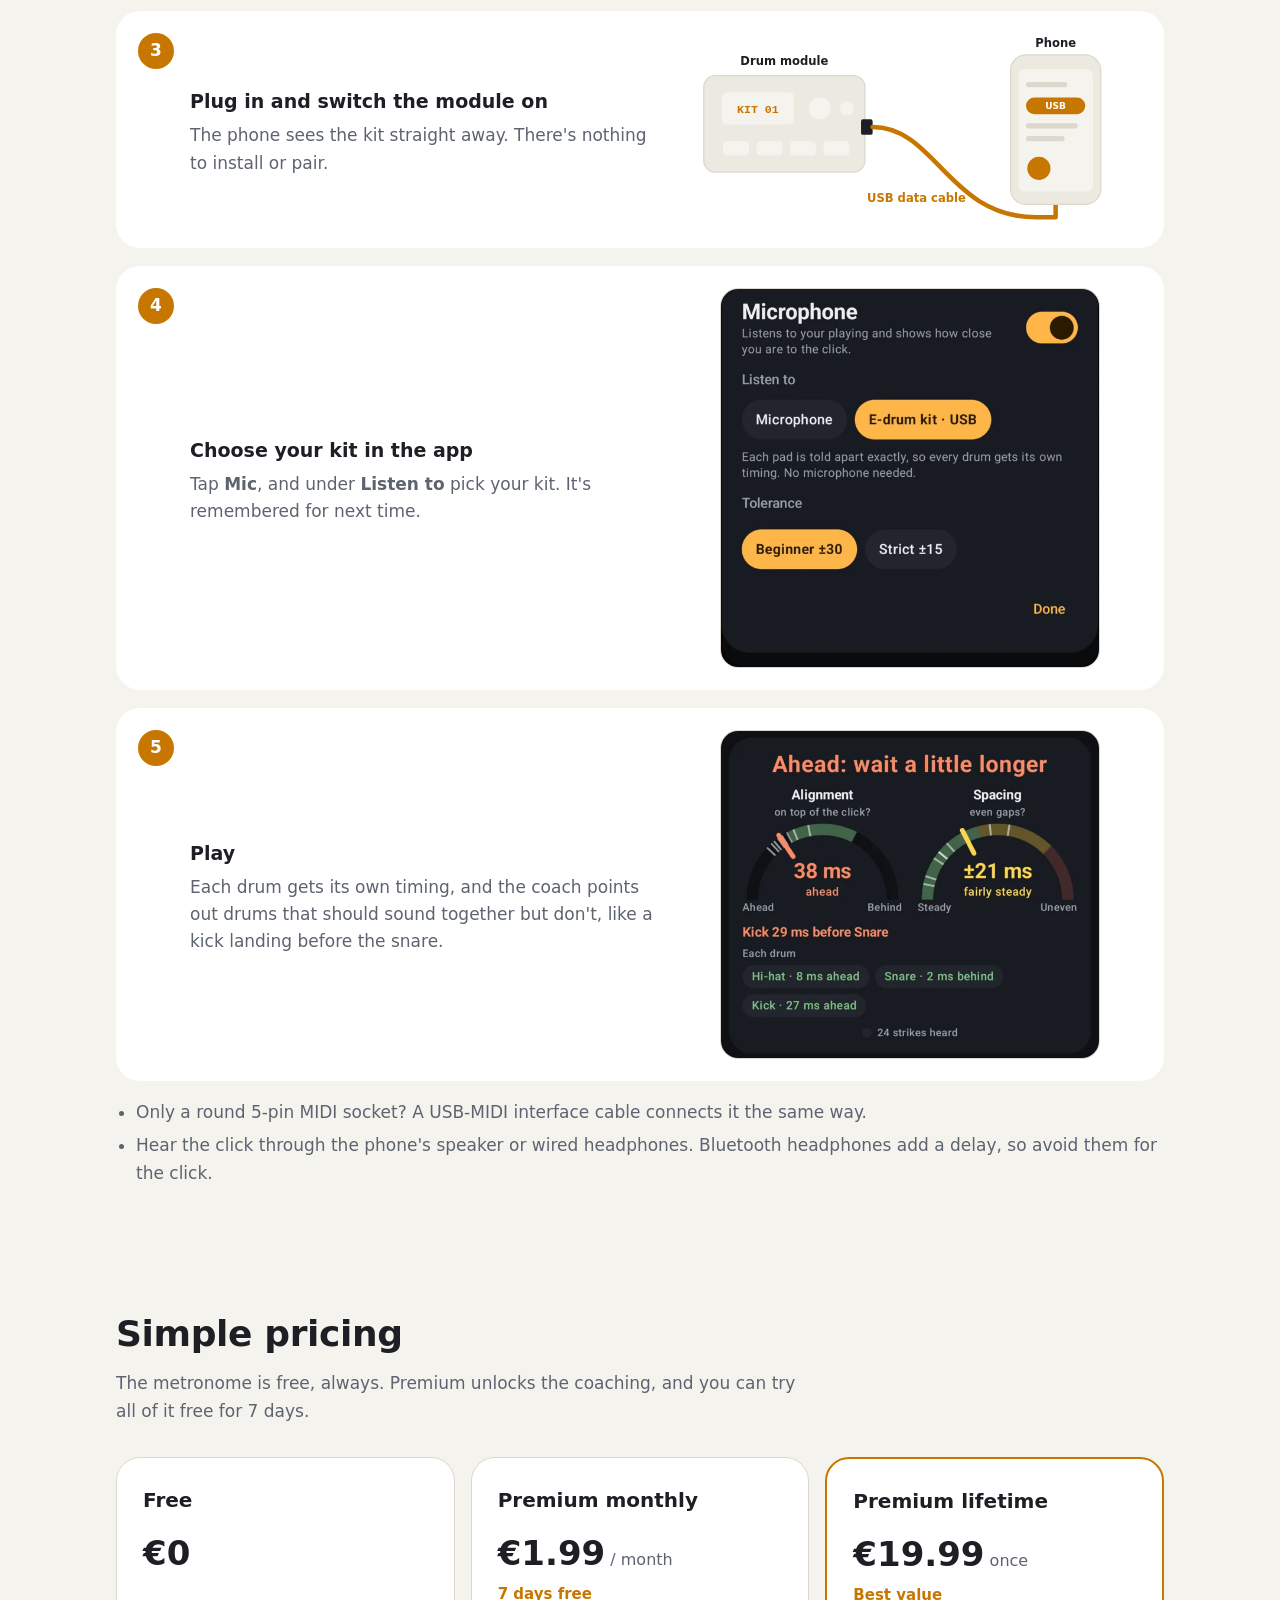
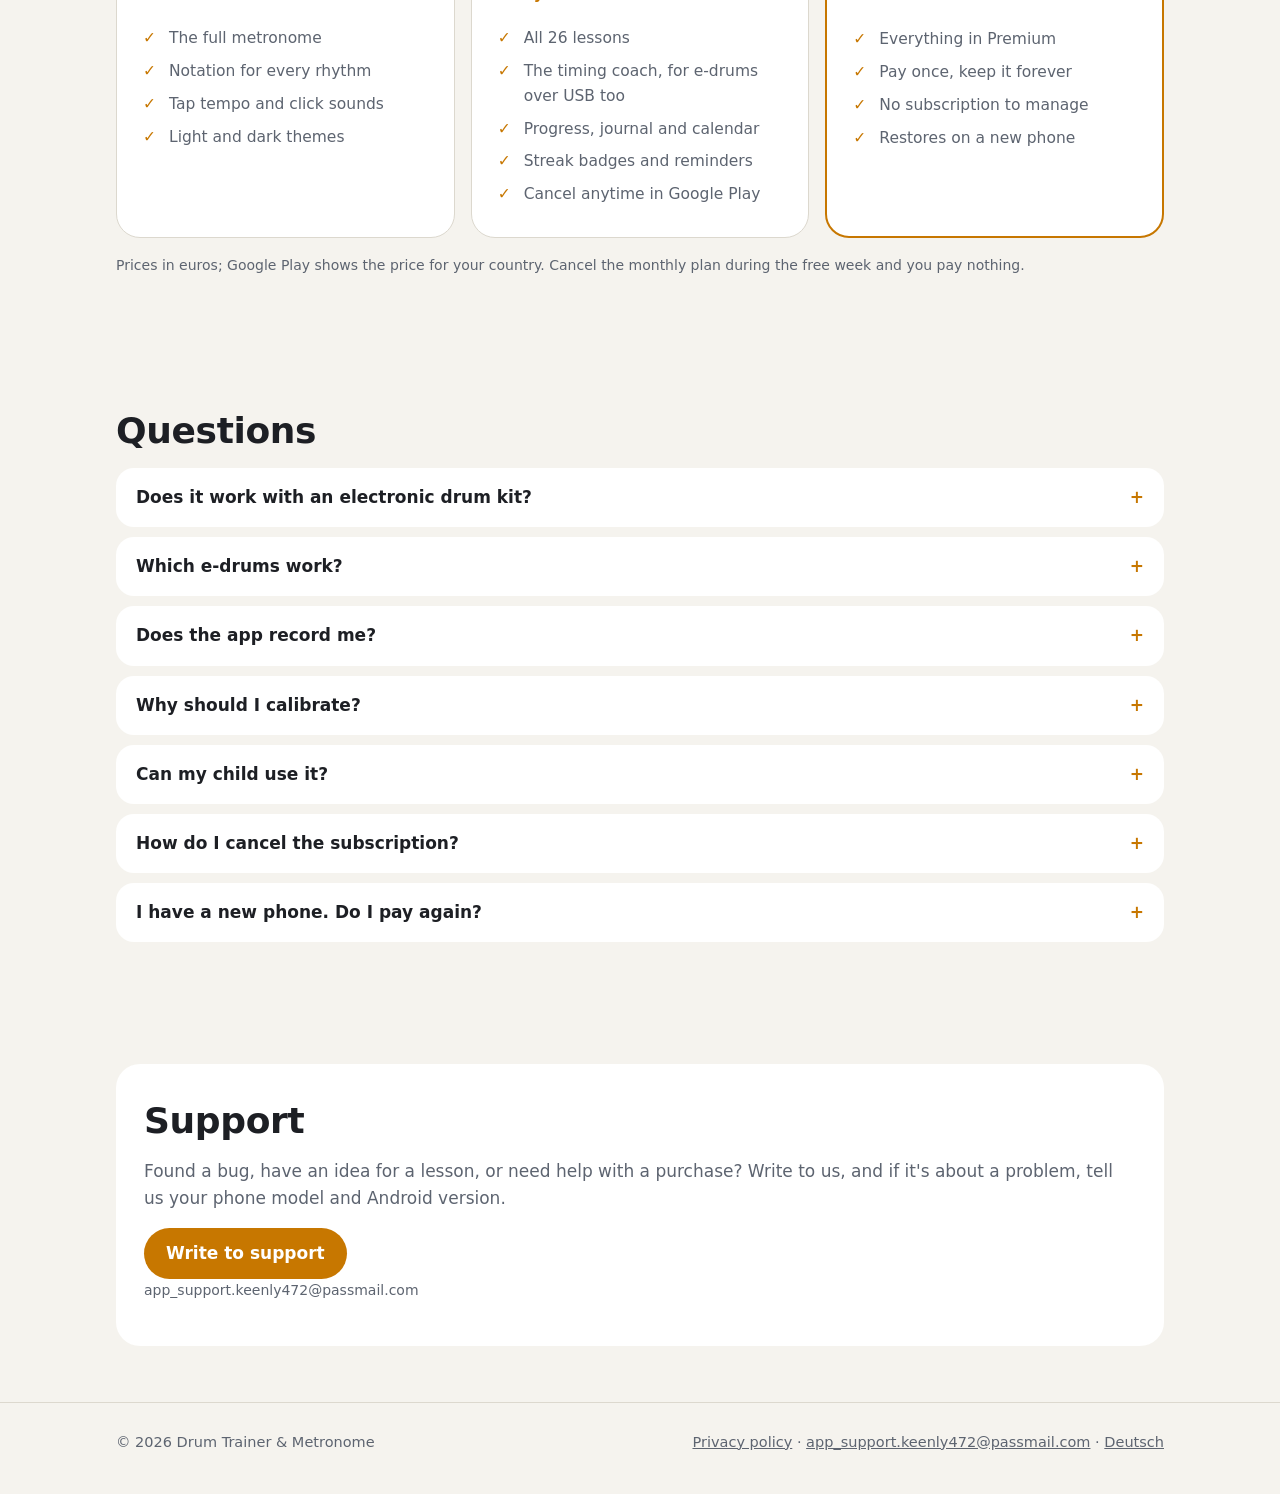
==== commit 2d85d6e2: "Feature e-drums over USB MIDI: callout, how-to-connect section with illustrations and screenshots, F" ====
--- a/index.html
+++ b/index.html
@@ -17,17 +17,17 @@
 <body>
 <header class="top"><div class="wrap">
   <a class="brand" href="./"><img src="assets/icon.svg" alt="">Drum Trainer</a>
-  <nav><a href="#features">Features</a><a href="#pricing">Pricing</a><a href="#faq">FAQ</a><a href="#support">Support</a><a class="lang" href="de/">Deutsch</a></nav>
+  <nav><a href="#features">Features</a><a href="#edrum">E-drums</a><a href="#pricing">Pricing</a><a href="#faq">FAQ</a><a href="#support">Support</a><a class="lang" href="de/">Deutsch</a></nav>
 </div></header>
 
 <main>
 <div class="wrap hero">
   <div>
     <h1>Learn the drums with a metronome that <em>listens</em>.</h1>
-    <p class="lead">Drum Trainer &amp; Metronome takes you from your very first beat to full grooves: step-by-step lessons, a timing coach that hears whether you're early or late, and a practice streak to keep you going.</p>
+    <p class="lead">Drum Trainer &amp; Metronome takes you from your very first beat to full grooves: step-by-step lessons, a timing coach that hears whether you're early or late, and a practice streak to keep you going. Plug in your e-drum over USB and every pad is timed exactly.</p>
     <div class="buttons">
       <span class="button soon">Coming soon to Google Play</span>
-      <a class="button ghost" href="#features">See what's inside</a>
+      <a class="button ghost" href="#edrum"><svg viewBox="0 0 24 24" aria-hidden="true"><path d="M15,7v4h1v2h-3V5h2l-3,-4l-3,4h2v8H8v-2.07c0.7,-0.37 1.2,-1.08 1.2,-1.93c0,-1.21 -0.99,-2.2 -2.2,-2.2S4.8,7.79 4.8,9c0,0.85 0.5,1.56 1.2,1.93V13c0,1.11 0.89,2 2,2h3v3.05c-0.71,0.37 -1.2,1.1 -1.2,1.95c0,1.22 0.99,2.2 2.2,2.2s2.2,-0.98 2.2,-2.2c0,-0.85 -0.49,-1.58 -1.2,-1.95V15h3c1.11,0 2,-0.89 2,-2v-2h1V7h-4z"/></svg> Connect your e-drum</a>
     </div>
     <p class="small">Android 8 and newer</p>
   </div>
@@ -40,7 +40,8 @@
 <section id="features"><div class="wrap">
   <h2>Everything a beginner needs, nothing in the way</h2>
   <p class="intro">Built by a beginner drummer, for beginner drummers on acoustic kits, e-drums and practice pads.</p>
-  <div class="features"><article class="feature"><div class="icon"><svg viewBox="0 0 24 24" aria-hidden="true"><path d="M9.5,3h5l4,18H5.5zM11.2,5l-1.1,5h3.8l-1.1,-5zM11.4,13l5.4,-7.6l1.2,0.9l-4.7,6.7z"/></svg></div><h3>A clear, steady metronome<span class="tag">Free</span></h3><p>Every common time signature, quarters to sixteenths and triplets, tap tempo and a choice of click sounds. The rhythm is drawn as real notation, so you see what you hear.</p></article><article class="feature"><div class="icon"><svg viewBox="0 0 24 24" aria-hidden="true"><path d="M3,13h2v-2H3v2zm0,4h2v-2H3v2zm0,-8h2V7H3v2zm4,4h14v-2H7v2zm0,4h14v-2H7v2zM7,7v2h14V7H7z"/></svg></div><h3>26 step-by-step lessons<span class="tag premium">Premium</span></h3><p>From counting along and your first strokes to the basic rock beat, fills and sixteenths. Each lesson has a start tempo, a goal, tips and a two-bar count-in.</p></article><article class="feature"><div class="icon"><svg viewBox="0 0 24 24" aria-hidden="true"><path d="M12,14c1.66,0 2.99,-1.34 2.99,-3L15,5c0,-1.66 -1.34,-3 -3,-3S9,3.34 9,5v6c0,1.66 1.34,3 3,3zm5.3,-3c0,3 -2.54,5.1 -5.3,5.1S6.7,14 6.7,11H5c0,3.41 2.72,6.23 6,6.72V21h2v-3.28c3.28,-0.48 6,-3.3 6,-6.72h-1.7z"/></svg></div><h3>A timing coach that listens<span class="tag premium">Premium</span></h3><p>Turn on the microphone and play: two dials show whether you're ahead of or behind the click, and how even your strokes are. Listen back to your last bars at half speed.</p></article><article class="feature"><div class="icon"><svg viewBox="0 0 24 24" aria-hidden="true"><path d="M7,2h2v10H7zM15,2h2v10h-2zM5,14h6v8H5zM13,14h6v8h-6z"/></svg></div><h3>Every limb on its own<span class="tag premium">Premium</span></h3><p>Practise a lesson with the right hand, the left hand, hands only or kick only, before putting it all together.</p></article><article class="feature"><div class="icon"><svg viewBox="0 0 24 24" aria-hidden="true"><path d="M5,9.2h3V19H5zM10.6,5h2.8v14h-2.8zM16.2,13H19v6h-2.8z"/></svg></div><h3>Progress you can see<span class="tag premium">Premium</span></h3><p>A practice calendar, timing trends over your sessions and a journal for notes on each day.</p></article><article class="feature"><div class="icon"><svg viewBox="0 0 24 24" aria-hidden="true"><path d="M12,2l2.9,6.3l6.9,0.7l-5.2,4.6l1.5,6.8L12,16.9l-6.1,3.5l1.5,-6.8L2.2,9l6.9,-0.7z"/></svg></div><h3>Streaks, badges and reminders<span class="tag premium">Premium</span></h3><p>Set how often you want to practise, get a reminder at your time, and earn badges for days and weeks in a row.</p></article></div>
+  <div class="features"><article class="feature"><div class="icon"><svg viewBox="0 0 24 24" aria-hidden="true"><path d="M9.5,3h5l4,18H5.5zM11.2,5l-1.1,5h3.8l-1.1,-5zM11.4,13l5.4,-7.6l1.2,0.9l-4.7,6.7z"/></svg></div><h3>A clear, steady metronome<span class="tag">Free</span></h3><p>Every common time signature, quarters to sixteenths and triplets, tap tempo and a choice of click sounds. The rhythm is drawn as real notation, so you see what you hear.</p></article><article class="feature"><div class="icon"><svg viewBox="0 0 24 24" aria-hidden="true"><path d="M3,13h2v-2H3v2zm0,4h2v-2H3v2zm0,-8h2V7H3v2zm4,4h14v-2H7v2zm0,4h14v-2H7v2zM7,7v2h14V7H7z"/></svg></div><h3>26 step-by-step lessons<span class="tag premium">Premium</span></h3><p>From counting along and your first strokes to the basic rock beat, fills and sixteenths. Each lesson has a start tempo, a goal, tips and a two-bar count-in.</p></article><article class="feature"><div class="icon"><svg viewBox="0 0 24 24" aria-hidden="true"><path d="M12,14c1.66,0 2.99,-1.34 2.99,-3L15,5c0,-1.66 -1.34,-3 -3,-3S9,3.34 9,5v6c0,1.66 1.34,3 3,3zm5.3,-3c0,3 -2.54,5.1 -5.3,5.1S6.7,14 6.7,11H5c0,3.41 2.72,6.23 6,6.72V21h2v-3.28c3.28,-0.48 6,-3.3 6,-6.72h-1.7z"/></svg></div><h3>A timing coach that listens<span class="tag premium">Premium</span></h3><p>Play and two dials show whether you're ahead of or behind the click, and how even your strokes are. It hears an acoustic kit or a practice pad through the microphone, and an e-drum exactly over USB.</p></article><article class="feature"><div class="icon"><svg viewBox="0 0 24 24" aria-hidden="true"><path d="M7,2h2v10H7zM15,2h2v10h-2zM5,14h6v8H5zM13,14h6v8h-6z"/></svg></div><h3>Every limb on its own<span class="tag premium">Premium</span></h3><p>Practise with the right hand, the left, hands only or kick only. With an e-drum, each drum gets its own timing, and the coach tells you when kick and snare don't land together.</p></article><article class="feature"><div class="icon"><svg viewBox="0 0 24 24" aria-hidden="true"><path d="M5,9.2h3V19H5zM10.6,5h2.8v14h-2.8zM16.2,13H19v6h-2.8z"/></svg></div><h3>Progress you can see<span class="tag premium">Premium</span></h3><p>A practice calendar, timing trends over your sessions and a journal for notes on each day.</p></article><article class="feature"><div class="icon"><svg viewBox="0 0 24 24" aria-hidden="true"><path d="M12,2l2.9,6.3l6.9,0.7l-5.2,4.6l1.5,6.8L12,16.9l-6.1,3.5l1.5,-6.8L2.2,9l6.9,-0.7z"/></svg></div><h3>Streaks, badges and reminders<span class="tag premium">Premium</span></h3><p>Set how often you want to practise, get a reminder at your time, and earn badges for days and weeks in a row.</p></article></div>
+  <div class="callout"><svg viewBox="0 0 24 24" aria-hidden="true"><path d="M15,7v4h1v2h-3V5h2l-3,-4l-3,4h2v8H8v-2.07c0.7,-0.37 1.2,-1.08 1.2,-1.93c0,-1.21 -0.99,-2.2 -2.2,-2.2S4.8,7.79 4.8,9c0,0.85 0.5,1.56 1.2,1.93V13c0,1.11 0.89,2 2,2h3v3.05c-0.71,0.37 -1.2,1.1 -1.2,1.95c0,1.22 0.99,2.2 2.2,2.2s2.2,-0.98 2.2,-2.2c0,-0.85 -0.49,-1.58 -1.2,-1.95V15h3c1.11,0 2,-0.89 2,-2v-2h1V7h-4z"/></svg><p><strong>Made for electronic kits.</strong> Plug your e-drum into the phone with a USB cable and the coach reads every pad directly: exact to the millisecond, each drum timed on its own, no microphone needed. <a href="#edrum">How to connect →</a></p></div>
   <div class="private"><svg viewBox="0 0 24 24" aria-hidden="true"><path d="M18,8h-1V6c0,-2.76 -2.24,-5 -5,-5S7,3.24 7,6v2H6c-1.1,0 -2,0.9 -2,2v10c0,1.1 0.9,2 2,2h12c1.1,0 2,-0.9 2,-2V10c0,-1.1 -0.9,-2 -2,-2zM9,6c0,-1.66 1.34,-3 3,-3s3,1.34 3,3v2H9V6z"/></svg><p><strong>Your microphone stays private.</strong> What the timing coach hears is analysed on your phone, never saved and never sent anywhere. No account, no ads, no tracking.</p></div>
 </div></section>
 
@@ -49,16 +50,67 @@
   <div class="gallery"><figure><div class="phone"><img src="assets/shots/en/metronome.webp" width="720" height="1600" loading="lazy" alt="The free metronome"></div><figcaption>The free metronome</figcaption></figure><figure><div class="phone"><img src="assets/shots/en/lesson.webp" width="720" height="1600" loading="lazy" alt="A lesson, ready to play"></div><figcaption>A lesson, ready to play</figcaption></figure><figure><div class="phone"><img src="assets/shots/en/coach.webp" width="720" height="1600" loading="lazy" alt="The timing coach"></div><figcaption>The timing coach</figcaption></figure><figure><div class="phone"><img src="assets/shots/en/lessons.webp" width="720" height="1600" loading="lazy" alt="26 lessons in four levels"></div><figcaption>26 lessons in four levels</figcaption></figure><figure><div class="phone"><img src="assets/shots/en/progress.webp" width="720" height="1600" loading="lazy" alt="Calendar and badges"></div><figcaption>Calendar and badges</figcaption></figure><figure><div class="phone"><img src="assets/shots/en/badges.webp" width="720" height="1600" loading="lazy" alt="Badges for your streaks"></div><figcaption>Badges for your streaks</figcaption></figure></div>
 </div></section>
 
+<section id="edrum"><div class="wrap">
+  <h2>Connect your e-drum</h2>
+  <p class="intro">With an electronic kit the coach doesn't need the microphone. The module tells the app which pad you hit and when, to the millisecond. Kick, snare and hi-hat each get their own timing, and the click can never be mistaken for a hit.</p>
+  <ol class="steps"><li><div class="step-text"><h3>Find the USB port on your drum module</h3><p>Usually on the back or side, marked USB, USB MIDI or “to host”. It's one of these shapes:</p></div><figure class="art"><svg class="illustration" viewBox="0 0 720 210" role="img" aria-label="On the module, one of these: USB-B, Micro-USB, USB-C. On the phone: USB-C">
+  <text x="20" y="34" class="label">On the module, one of these:</text>
+  <g transform="translate(40,60)">
+    <path d="M16,0 H64 L80,16 V80 H0 V16 Z" fill="var(--raised)" stroke="var(--text)" stroke-width="3"/>
+    <rect x="22" y="26" width="36" height="34" rx="3" fill="var(--text)"/>
+  </g>
+  <text x="80" y="176" text-anchor="middle" class="label small">USB-B</text>
+  <g transform="translate(170,84)">
+    <path d="M6,0 H82 L74,30 H14 Z" fill="var(--raised)" stroke="var(--text)" stroke-width="3" stroke-linejoin="round"/>
+    <rect x="20" y="10" width="48" height="8" rx="2" fill="var(--text)"/>
+  </g>
+  <text x="214" y="176" text-anchor="middle" class="label small">Micro-USB</text>
+  <g transform="translate(300,82)">
+    <rect x="0" y="0" width="96" height="34" rx="17" fill="var(--raised)" stroke="var(--text)" stroke-width="3"/>
+    <rect x="18" y="13" width="60" height="8" rx="4" fill="var(--text)"/>
+  </g>
+  <text x="348" y="176" text-anchor="middle" class="label small">USB-C</text>
+  <path d="M440,99 H530" stroke="var(--accent)" stroke-width="6" stroke-linecap="round"/>
+  <path d="M516,85 L534,99 L516,113" fill="none" stroke="var(--accent)" stroke-width="6" stroke-linecap="round" stroke-linejoin="round"/>
+  <text x="560" y="34" class="label">On the phone:</text>
+  <g transform="translate(570,82)">
+    <rect x="0" y="0" width="96" height="34" rx="17" fill="var(--accent)"/>
+    <rect x="18" y="13" width="60" height="8" rx="4" fill="var(--on-accent)"/>
+  </g>
+  <text x="618" y="176" text-anchor="middle" class="label small">USB-C</text>
+</svg></figure></li><li><div class="step-text"><h3>Get a cable to your phone</h3><p>One cable with the module's plug on one end and USB-C on the other, or the module's usual USB cable plus a small USB-C adapter (often sold as “OTG”). It must be a data cable: some cheap ones only charge.</p></div></li><li><div class="step-text"><h3>Plug in and switch the module on</h3><p>The phone sees the kit straight away. There's nothing to install or pair.</p></div><figure class="art"><svg class="illustration" viewBox="0 0 720 300" role="img" aria-label="Drum module → USB data cable → Phone">
+  <text x="165" y="50" text-anchor="middle" class="label">Drum module</text>
+  <rect x="40" y="66" width="250" height="150" rx="18" fill="var(--raised)" stroke="var(--outline)" stroke-width="2"/>
+  <rect x="68" y="92" width="112" height="50" rx="8" fill="var(--bg)"/>
+  <text x="124" y="124" text-anchor="middle" class="screen">KIT 01</text>
+  <circle cx="220" cy="117" r="17" fill="var(--bg)"/><circle cx="262" cy="117" r="11" fill="var(--bg)"/>
+  <rect x="70" y="168" width="40" height="22" rx="6" fill="var(--bg)"/><rect x="122" y="168" width="40" height="22" rx="6" fill="var(--bg)"/><rect x="174" y="168" width="40" height="22" rx="6" fill="var(--bg)"/><rect x="226" y="168" width="40" height="22" rx="6" fill="var(--bg)"/>
+  <rect x="284" y="134" width="18" height="24" rx="3" fill="var(--text)"/>
+  <path d="M302,146 C400,146 420,286 556,286 L586,286 L586,266" fill="none" stroke="var(--accent)" stroke-width="7" stroke-linecap="round" stroke-linejoin="round"/>
+  <text x="370" y="262" text-anchor="middle" class="label accent">USB data cable</text>
+  <text x="586" y="22" text-anchor="middle" class="label">Phone</text>
+  <rect x="516" y="34" width="140" height="232" rx="24" fill="var(--raised)" stroke="var(--outline)" stroke-width="2"/>
+  <rect x="528" y="56" width="116" height="190" rx="10" fill="var(--bg)"/>
+  <rect x="540" y="76" width="64" height="8" rx="4" fill="var(--outline)"/>
+  <rect x="540" y="100" width="92" height="26" rx="13" fill="var(--accent)"/>
+  <text x="586" y="118" text-anchor="middle" class="chip">USB</text>
+  <rect x="540" y="140" width="80" height="8" rx="4" fill="var(--outline)"/>
+  <rect x="540" y="160" width="60" height="8" rx="4" fill="var(--outline)"/>
+  <circle cx="560" cy="210" r="18" fill="var(--accent)"/>
+</svg></figure></li><li><div class="step-text"><h3>Choose your kit in the app</h3><p>Tap <strong>Mic</strong>, and under <strong>Listen to</strong> pick your kit. It's remembered for next time.</p></div><figure class="shot"><img src="assets/shots/en/midi-dialog.webp" width="640" loading="lazy" alt="The Mic settings with the e-drum chosen under Listen to"></figure></li><li><div class="step-text"><h3>Play</h3><p>Each drum gets its own timing, and the coach points out drums that should sound together but don't, like a kick landing before the snare.</p></div><figure class="shot"><img src="assets/shots/en/midi-panel.webp" width="640" loading="lazy" alt="The timing coach with each drum's timing"></figure></li></ol>
+  <ul class="notes"><li>Only a round 5-pin MIDI socket? A USB-MIDI interface cable connects it the same way.</li><li>Hear the click through the phone's speaker or wired headphones. Bluetooth headphones add a delay, so avoid them for the click.</li></ul>
+</div></section>
+
 <section id="pricing"><div class="wrap">
   <h2>Simple pricing</h2>
   <p class="intro">The metronome is free, always. Premium unlocks the coaching, and you can try all of it free for 7 days.</p>
-  <div class="plans"><div class="plan"><h3>Free</h3><div class="price">€0<small></small></div><div class="note"></div><ul><li>The full metronome</li><li>Notation for every rhythm</li><li>Tap tempo and click sounds</li><li>Light and dark themes</li></ul></div><div class="plan"><h3>Premium monthly</h3><div class="price">€1.99<small> / month</small></div><div class="note">7 days free</div><ul><li>All 26 lessons</li><li>The timing coach</li><li>Progress, journal and calendar</li><li>Streak badges and reminders</li><li>Cancel anytime in Google Play</li></ul></div><div class="plan best"><h3>Premium lifetime</h3><div class="price">€19.99<small> once</small></div><div class="note">Best value</div><ul><li>Everything in Premium</li><li>Pay once, keep it forever</li><li>No subscription to manage</li><li>Restores on a new phone</li></ul></div></div>
+  <div class="plans"><div class="plan"><h3>Free</h3><div class="price">€0<small></small></div><div class="note"></div><ul><li>The full metronome</li><li>Notation for every rhythm</li><li>Tap tempo and click sounds</li><li>Light and dark themes</li></ul></div><div class="plan"><h3>Premium monthly</h3><div class="price">€1.99<small> / month</small></div><div class="note">7 days free</div><ul><li>All 26 lessons</li><li>The timing coach, for e-drums over USB too</li><li>Progress, journal and calendar</li><li>Streak badges and reminders</li><li>Cancel anytime in Google Play</li></ul></div><div class="plan best"><h3>Premium lifetime</h3><div class="price">€19.99<small> once</small></div><div class="note">Best value</div><ul><li>Everything in Premium</li><li>Pay once, keep it forever</li><li>No subscription to manage</li><li>Restores on a new phone</li></ul></div></div>
   <p class="small">Prices in euros; Google Play shows the price for your country. Cancel the monthly plan during the free week and you pay nothing.</p>
 </div></section>
 
 <section id="faq"><div class="wrap">
   <h2>Questions</h2>
-  <details><summary>Does it work with an electronic drum kit?</summary><p>Yes. Choose “Pad / e-drum” in the Mic settings: the timing coach then listens for the quiet tap of the stick on the pad, so you can practise with headphones on.</p></details><details><summary>Does the app record me?</summary><p>No. The microphone is analysed live on your phone to time your strokes. The last few seconds are kept in memory for “listen back” and then thrown away. Nothing is saved or uploaded.</p></details><details><summary>Why should I calibrate?</summary><p>Every phone plays and records sound with a small delay, often 50–100 ms. Calibrating once, in a quiet room, measures that delay so the coach can tell a few milliseconds early from late.</p></details><details><summary>Can my child use it?</summary><p>Yes. The app has no accounts, ads or chat and collects no personal data. Purchases go through Google Play, so Family Link can ask a parent to approve them.</p></details><details><summary>How do I cancel the subscription?</summary><p>In the Google Play app: tap your profile picture, then Payments &amp; subscriptions, then Subscriptions. You can also open it from the app's Premium screen.</p></details><details><summary>I have a new phone. Do I pay again?</summary><p>No. Sign in with the same Google account and tap “Restore purchases” on the Premium screen.</p></details>
+  <details><summary>Does it work with an electronic drum kit?</summary><p>Yes, and that's where it's best. Connect the module by USB (see <a href="#edrum">Connect your e-drum</a>) and the coach reads every pad directly: exact timing for each drum, no microphone, any volume. If your module has no USB port, choose “Pad / e-drum” in the Mic settings and the microphone listens for the stick tapping the pads.</p></details><details><summary>Which e-drums work?</summary><p>Any module that sends MIDI over USB, which includes most current kits. Look for a port marked USB, USB MIDI or “to host” on the module. Older modules with only a round 5-pin MIDI socket work through a USB-MIDI interface cable.</p></details><details><summary>Does the app record me?</summary><p>No. The microphone is analysed live on your phone to time your strokes. The last few seconds are kept in memory for “listen back” and then thrown away. Nothing is saved or uploaded.</p></details><details><summary>Why should I calibrate?</summary><p>Every phone plays and records sound with a small delay, often 50–100 ms. Calibrating once, in a quiet room, measures that delay so the coach can tell a few milliseconds early from late.</p></details><details><summary>Can my child use it?</summary><p>Yes. The app has no accounts, ads or chat and collects no personal data. Purchases go through Google Play, so Family Link can ask a parent to approve them.</p></details><details><summary>How do I cancel the subscription?</summary><p>In the Google Play app: tap your profile picture, then Payments &amp; subscriptions, then Subscriptions. You can also open it from the app's Premium screen.</p></details><details><summary>I have a new phone. Do I pay again?</summary><p>No. Sign in with the same Google account and tap “Restore purchases” on the Premium screen.</p></details>
 </div></section>
 
 <section id="support"><div class="wrap">
--- a/assets/style.css
+++ b/assets/style.css
@@ -155,3 +155,43 @@
 footer { border-top: 1px solid var(--outline); padding: 28px 0 40px; color: var(--muted); font-size: 14.5px; }
 footer .wrap { display: flex; flex-wrap: wrap; gap: 18px; justify-content: space-between; }
 footer a { color: var(--muted); }
+
+/* E-drum callout and how-to */
+.callout {
+  margin-top: 16px; display: flex; gap: 18px; align-items: center;
+  background: color-mix(in srgb, var(--accent) 12%, var(--card)); border-radius: var(--radius); padding: 22px;
+  border: 1px solid color-mix(in srgb, var(--accent) 45%, transparent);
+}
+.callout svg { width: 34px; height: 34px; flex: none; fill: var(--accent); }
+.callout p { margin: 0; color: var(--muted); }
+.callout strong { color: var(--text); }
+.button svg { width: 20px; height: 20px; fill: currentColor; }
+
+.steps { list-style: none; counter-reset: step; padding: 0; margin: 0; display: grid; gap: 18px; }
+.steps > li {
+  counter-increment: step; background: var(--card); border-radius: var(--radius); padding: 22px 22px 22px 74px;
+  position: relative; display: grid; grid-template-columns: 1fr 1fr; gap: 24px; align-items: center;
+}
+.steps > li:has(> figure) { }
+.steps > li:not(:has(> figure)) { grid-template-columns: 1fr; }
+.steps > li::before {
+  content: counter(step); position: absolute; left: 22px; top: 22px;
+  width: 36px; height: 36px; border-radius: 50%; display: grid; place-items: center;
+  background: var(--accent); color: var(--on-accent); font-weight: 800;
+}
+.steps h3 { margin: 4px 0 6px; font-size: 19px; }
+.steps p { margin: 0; color: var(--muted); }
+.steps figure { margin: 0; }
+.steps figure.shot img { border-radius: 18px; border: 1px solid var(--outline); width: 100%; max-width: 380px; margin: 0 auto; }
+.illustration { width: 100%; height: auto; display: block; }
+.illustration .label { fill: var(--text); font: 600 18px system-ui, sans-serif; }
+.illustration .label.small { font-size: 16px; font-weight: 500; fill: var(--muted); }
+.illustration .label.accent { fill: var(--accent); }
+.illustration .screen { fill: var(--accent); font: 700 18px ui-monospace, monospace; }
+.illustration .chip { fill: var(--on-accent); font: 700 14px system-ui, sans-serif; }
+.notes { margin: 18px 0 0; padding-left: 20px; color: var(--muted); }
+.notes li { margin: 6px 0; }
+@media (max-width: 760px) {
+  .steps > li { grid-template-columns: 1fr; padding: 20px 18px 20px 66px; }
+  .steps > li::before { left: 16px; top: 20px; }
+}
